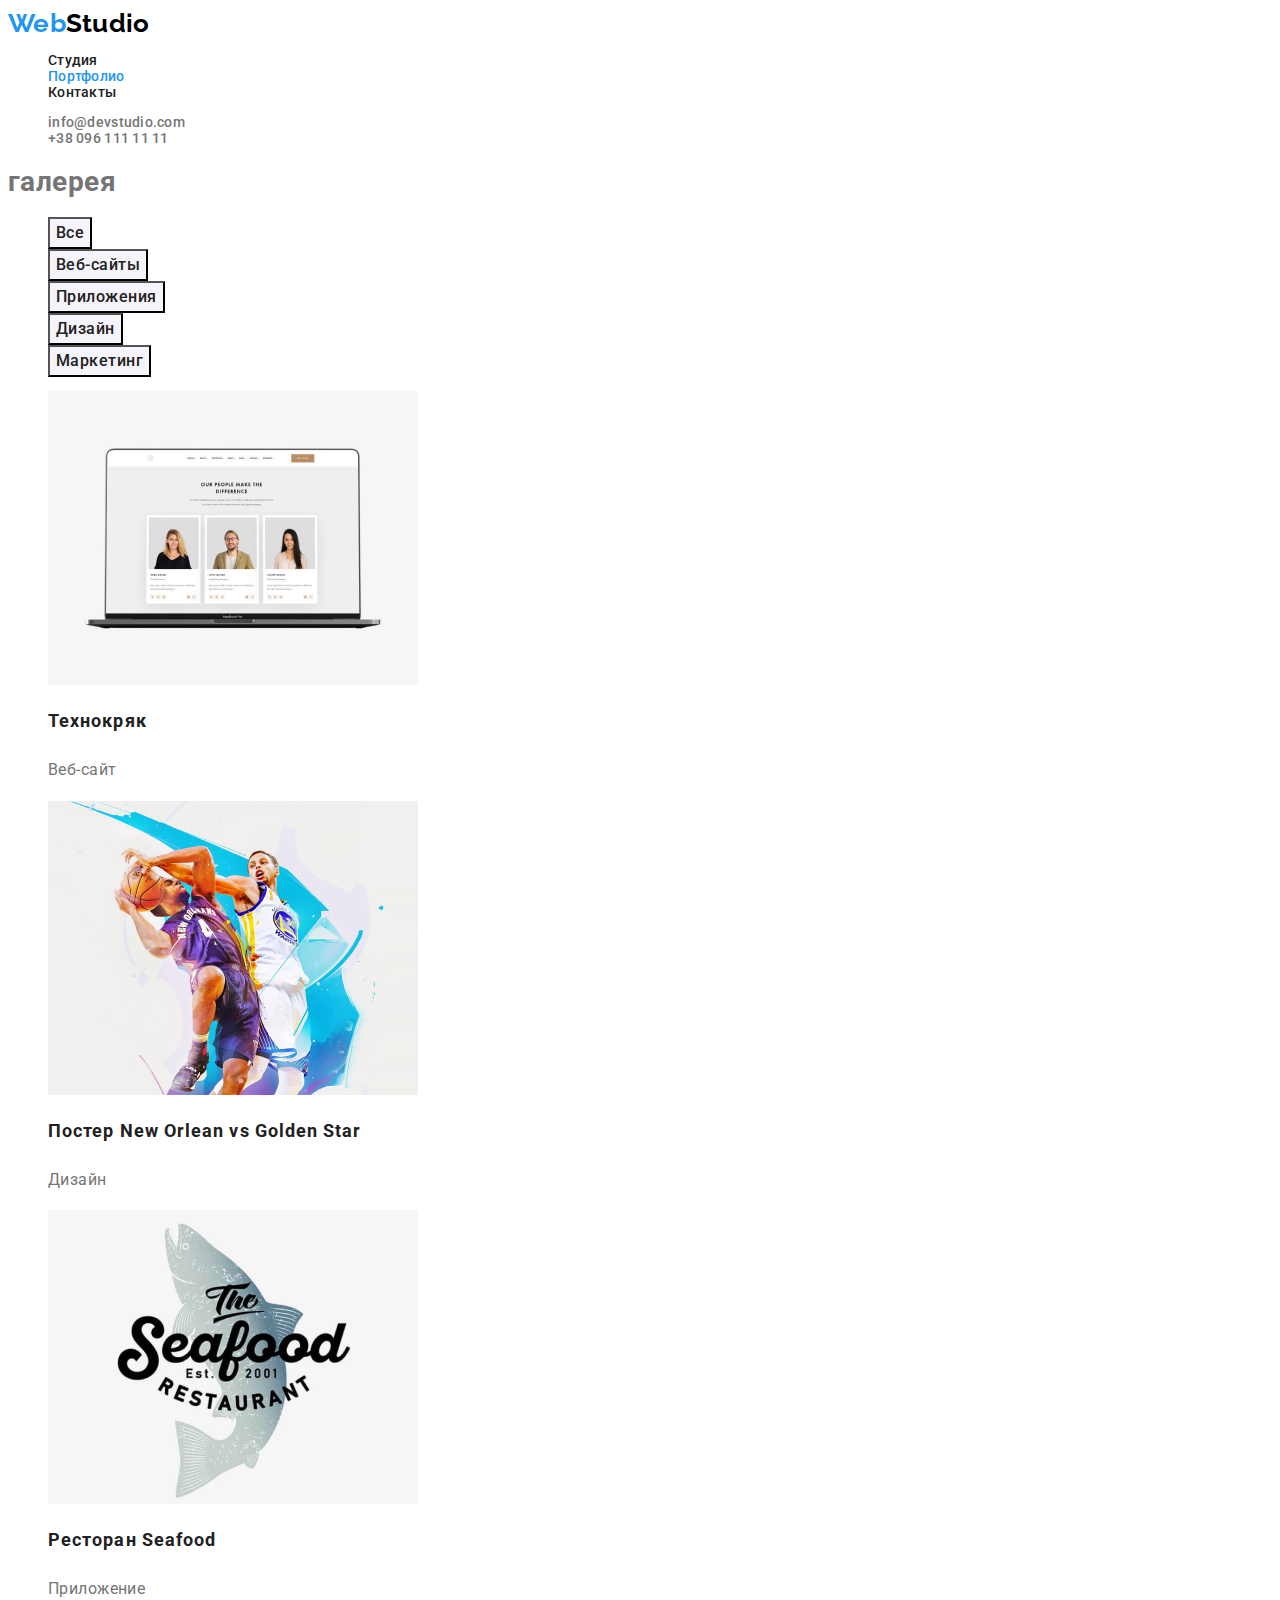
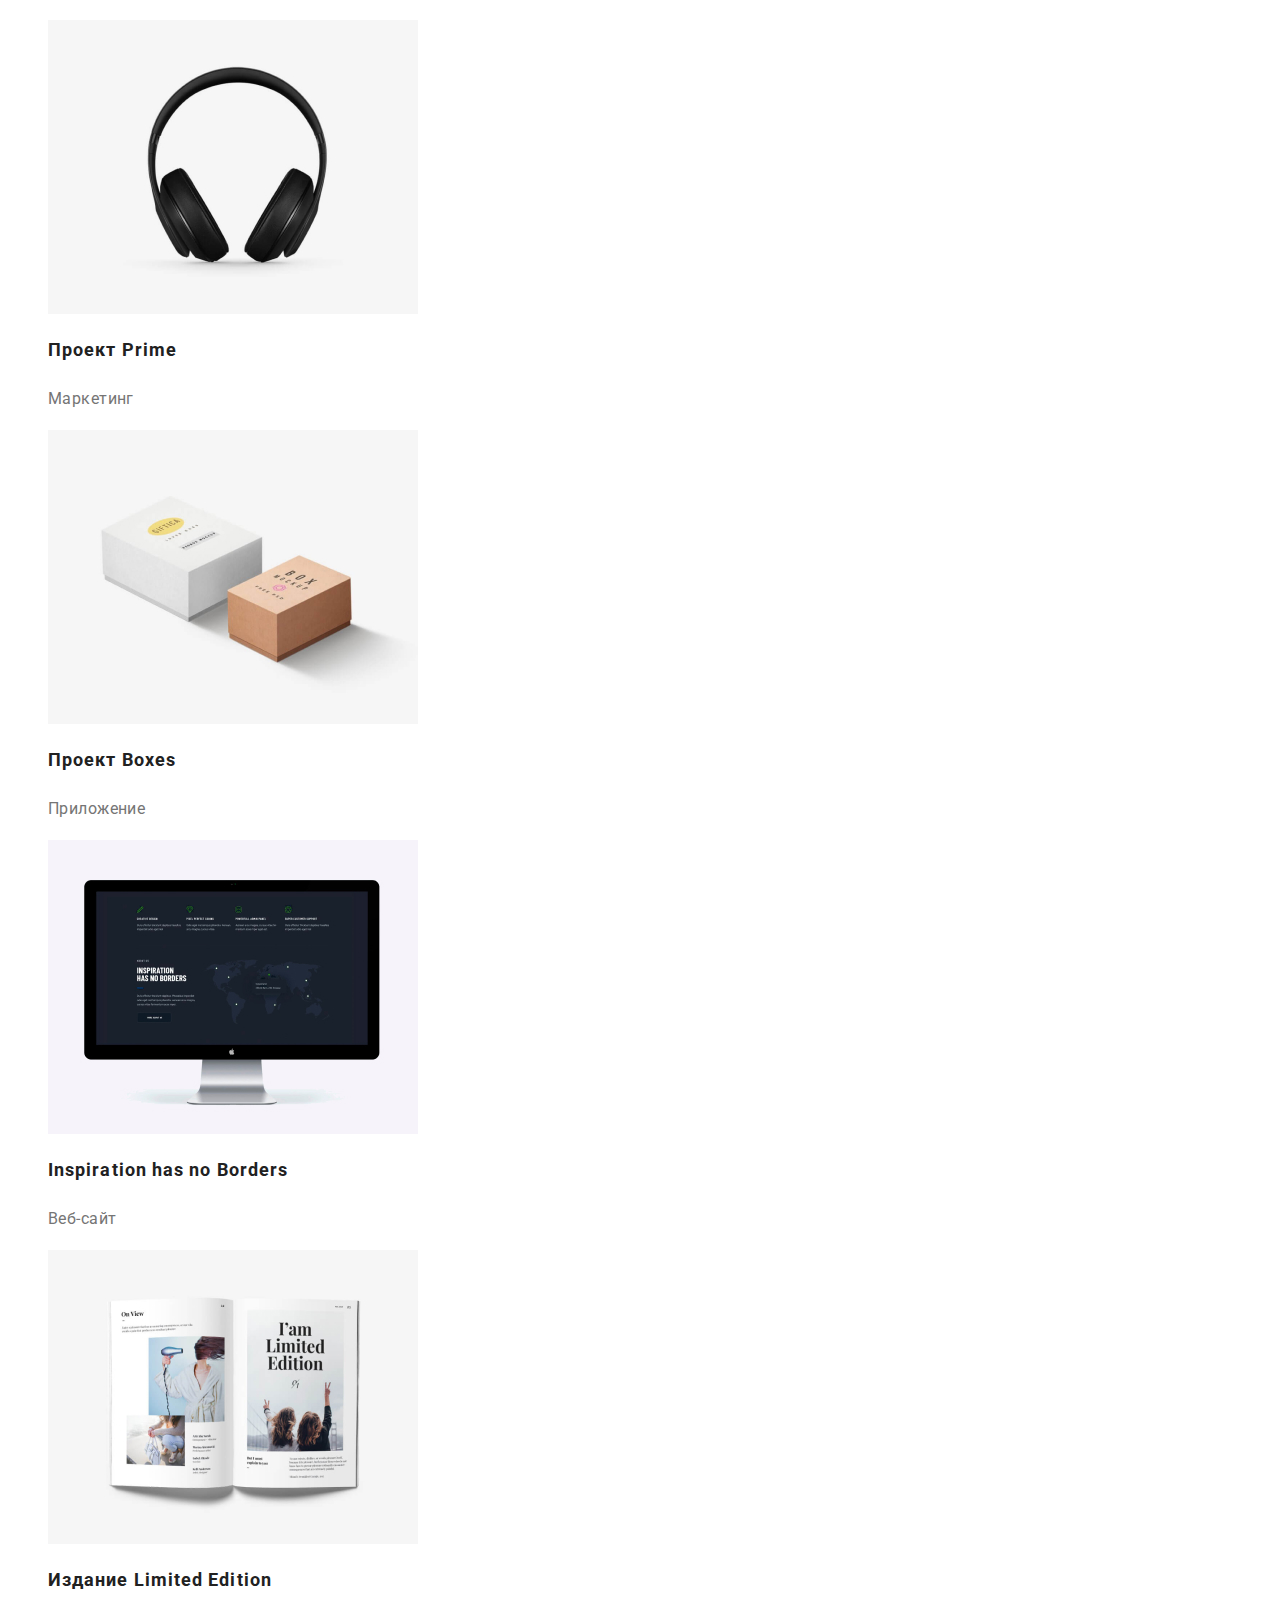
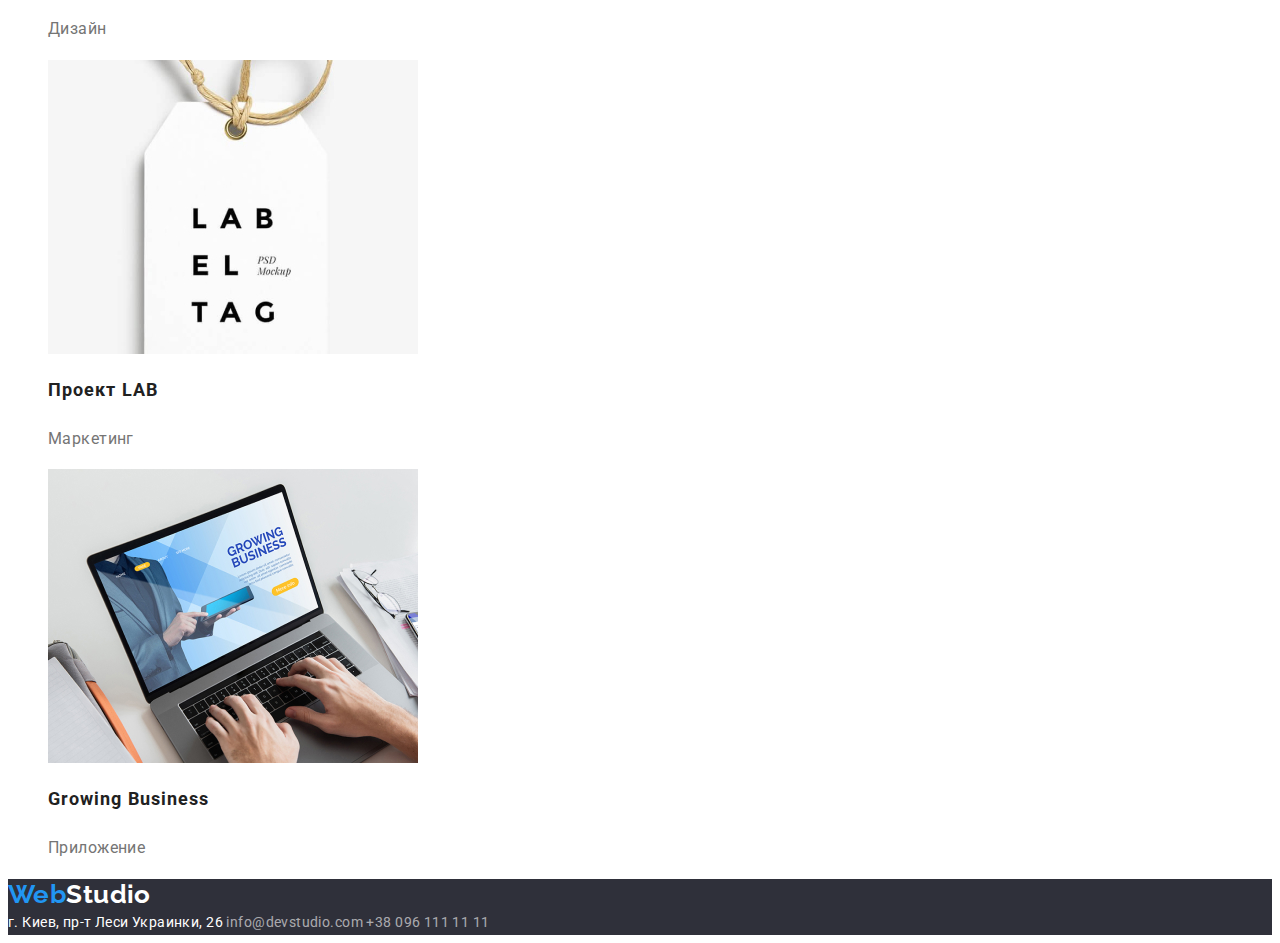
==== portfolio.html @ 877b951f "создание нового репозитория" ====
<!DOCTYPE html>
<html lang="en">
<head>
    <meta charset="UTF-8">
    <meta name="viewport" content="width=device-width, initial-scale=1.0">
    <title>Document</title>
    <link rel="preconnect" href="https://fonts.gstatic.com">
    <link href="https://fonts.googleapis.com/css2?family=Raleway:wght@700&family=Roboto:wght@400;500;700;900&display=swap" rel="stylesheet">
    <link rel="stylesheet" href="./css/styles.css">
</head>
<body class="page">
    <header>
        <nav class="site-nav">
            <a href="./index.html" class="logo"> <span class="main-logo">Web</span>Studio</a>        
             <ul>
                <li><a href="./index.html" class="link">Студия</a></li>
                <li><a href="./portfolio.html" class="link current">Портфолио</a></li>
                <li><a href="" class="link">Контакты</a></li>
             </ul>             
        </nav>        

        <div class="contacts">
            <ul>
                <li><a href="mailto:info@devstudio.com" class="link">info@devstudio.com</a></li>
                <li><a href="tel:+380961111111" class="link">+38 096 111 11 11</a></li>
            </ul>
        </div>       
    </header>
    
    <main>
        <section class="galary">
            <!-- заголовок скроем позже -->
            <h1> галерея</h1>
            <!-- фильтр -->
            <ul>
                <li><button type="button" class="button secondary">Все</button></li>
                <li><button type="button" class="button secondary">Веб-сайты</button></li>
                <li><button type="button" class="button secondary">Приложения</button></li>
                <li><button type="button" class="button secondary">Дизайн</button></li>
                <li><button type="button" class="button secondary">Маркетинг</button></li>
            </ul>

            <!-- собственно примеры работ -->
            <ul>
                <li> 
                    <a href="" class="galary-link">
                        <img src="./img/img21.jpg" alt="фото веб-сайта" width="370">
                        <h2 class="galary-title">Технокряк</h2>
                        <p class="galary-text">Веб-сайт</p> 
                    </a>
                 </li>
                <li>
                    <a href="" class="galary-link">
                        <img src="./img/img22.jpg" alt="фото дизайна" width="370">
                        <h2 class="galary-title">Постер New Orlean vs Golden Star</h2>
                        <p class="galary-text">Дизайн</p>
                    </a>
                </li>
                <li>
                    <a href="" class="galary-link">
                        <img src="./img/img23.jpg" alt="фото логотипа ресторана" width="370">
                        <h2 class="galary-title">Ресторан Seafood</h2>
                        <p class="galary-text">Приложение</p>
                    </a>
                </li>
                <li>
                    <a href="" class="galary-link">
                        <img src="./img/img24.jpg" alt="фото наушники" width="370">
                        <h2 class="galary-title">Проект Prime</h2>
                        <p class="galary-text">Маркетинг</p>
                    </a>
                </li>
                <li>
                    <a href="" class="galary-link">
                        <img src="./img/img25.jpg" alt="фото коробки" width="370">
                        <h2 class="galary-title">Проект Boxes</h2>
                        <p class="galary-text">Приложение</p>
                    </a>
                </li>
                <li>
                    <a href="" class="galary-link">
                        <img src="./img/img26.jpg" alt="фото веб-сайта" width="370">
                        <h2 class="galary-title">Inspiration has no Borders</h2>
                        <p class="galary-text">Веб-сайт</p>
                    </a>
                </li>
                <li>
                    <a href="" class="galary-link">
                        <img src="./img/img27.jpg" alt="фото журнала" width="370">
                        <h2 class="galary-title">Издание Limited Edition</h2>
                        <p class="galary-text">Дизайн</p>
                    </a>
                </li>
                <li>
                    <a href="" class="galary-link">
                        <img src="./img/img28.jpg" alt="фото бирки" width="370">
                        <h2 class="galary-title">Проект LAB</h2>
                        <p class="galary-text">Маркетинг</p>
                    </a>
                </li>
                <li>
                    <a href="" class="galary-link">
                        <img src="./img/img29.jpg" alt="фото ноутбука" width="370">
                        <h2 class="galary-title">Growing Business</h2>
                        <p class="galary-text">Приложение</p>
                    </a>
                </li>
            </ul>

        </section>
    </main>

    <footer class="footer">
        <a href="./index.html" class="logo"><span class="main-logo">Web</span>Studio</a>
        <address>
            г. Киев, пр-т Леси Украинки, 26 
            <a href="mailto:info@devstudio.com" class="link">info@devstudio.com</a>
            <a href="tel:+380961111111" class="link">+38 096 111 11 11</a>            
        </address>
    </footer>
</body>
</html>
---- css/styles.css ----
:root {
    --primary-text-color: #757575;
    --title-text-color: #212121;
    --accent-color: #2196F3;
    --primary-white-color: #ffffff;
    --primary-black-color: #000000;
    --secondary-bg-color: #F5F4FA;
    --bg-color: #2F303A;
}

body {
    background-color: var(--primary-white-color);
    color: var(--primary-text-color);
    font-family: Roboto, sans-serif;
    font-size: 14px;
    font-weight: 400;
    letter-spacing: 0.03em;
}

/* сброс маркеров у ненумерованных списков*/
ul {
    list-style: none;
}

/* стилизация логотипа в хедере*/
.logo {
    color: var(--primary-black-color);
    font-family: Raleway, sans-serif;
    font-weight: 700;
    font-size: 26px;
    line-height: 1.19;
    text-decoration: none;
}

.main-logo {
    color: var(--accent-color);
}

/* стилизация хедера */

header {
    font-weight: 500;
    font-size: 14px;
    line-height: 1.14;
    letter-spacing: 0.02em;
}

.site-nav .link {
    color: var(--title-text-color);
    text-decoration: none;
}

.site-nav .link.current {
    color: var(--accent-color);
}

.contacts .link {
    color: var(--primary-text-color);
    text-decoration: none;
}

.site-nav .link:hover, 
.site-nav .link:focus,
.contacts .link:hover,
.contacts .link:focus {
    color: var(--accent-color);
}

/* стилизация секций блока main */
.work-title, 
.staff-title {
    color: var(--title-text-color);
    font-weight: 700;
    font-size: 36px;
    line-height: 1.17;
    text-align: center;
}

.advantages-title {
    color: var(--title-text-color);
    font-weight: 700;
    font-size: 14px;
    line-height: 1.14px;
    text-transform: uppercase;
}

.advantages-text {
    line-height: 1.71px;
}

.staff {
    background-color: var(--secondary-bg-color);
}

.name {
    color: var(--title-text-color);
    font-weight: 500;
    font-size: 16px;
    line-height: 1.19px;
}

.profession {
    font-size: 16px;
    line-height: 1.19px;
}
/* стилицация героя */
.hero {
    background-color: var(--bg-color);
    letter-spacing: 0.06em;
    text-align: center;
}

.hero .hero-title {
    color: var(--primary-white-color);
    font-weight: 900;
    font-size: 44px;
    line-height: 1.36;
    text-transform: uppercase;
}

/* button */
.button {
    font-size: 16px;
    text-decoration: none;
}

.button.primary {
    color: var(--primary-white-color);
    background-color: var(--accent-color);
    font-weight: 700;
    line-height: 1.87;
    align-items: center;
}

.button.secondary {
    background-color: var(--secondary-bg-color);
    color: var(--title-text-color);
    font-weight: 500;
    line-height: 1.62;
    letter-spacing: 0.03em;
    font-family: inherit;
}

.button.secondary:hover,
.button.secondary:focus {
    background-color: var(--accent-color);
    color: var(--primary-white-color);
}

/* footer */
.footer {
    background-color: var(--bg-color);;
    color: var(--primary-white-color);
    line-height: 1.71;
}

address {
    font-style: normal;
}

.footer .logo {
    color: var(--primary-white-color);
}

.footer .link {
    color: rgba(255, 255, 255, 0.6);
    text-decoration: none;
}

/* стилизация секции galary на стр портфолио */
.galary-title {
    color: var(--title-text-color);
    font-weight: 700;
    font-size: 18px;
    line-height: 2;
    letter-spacing: 0.06em;
}

.galary-text {
    font-size: 16px;
    line-height: 1.87;
}

.galary-link {
    text-decoration: none;
    color: currentColor;
}
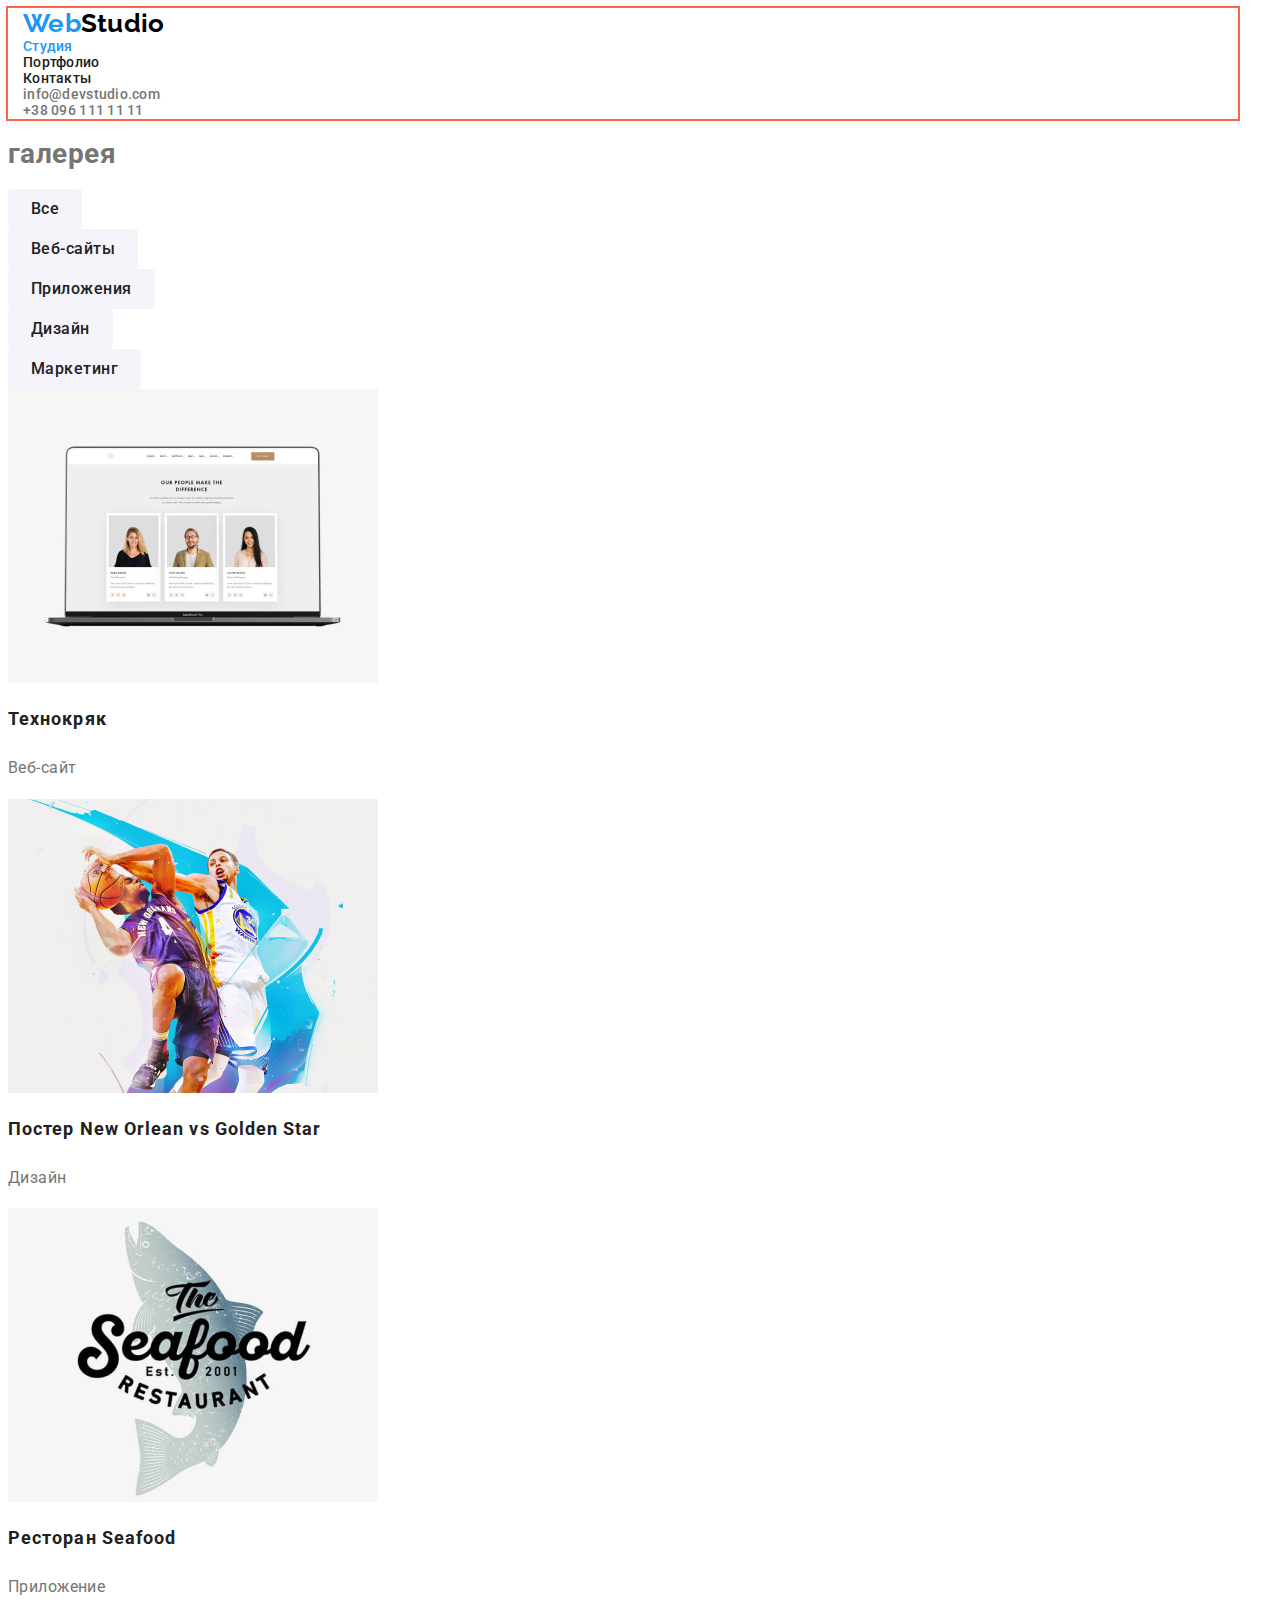
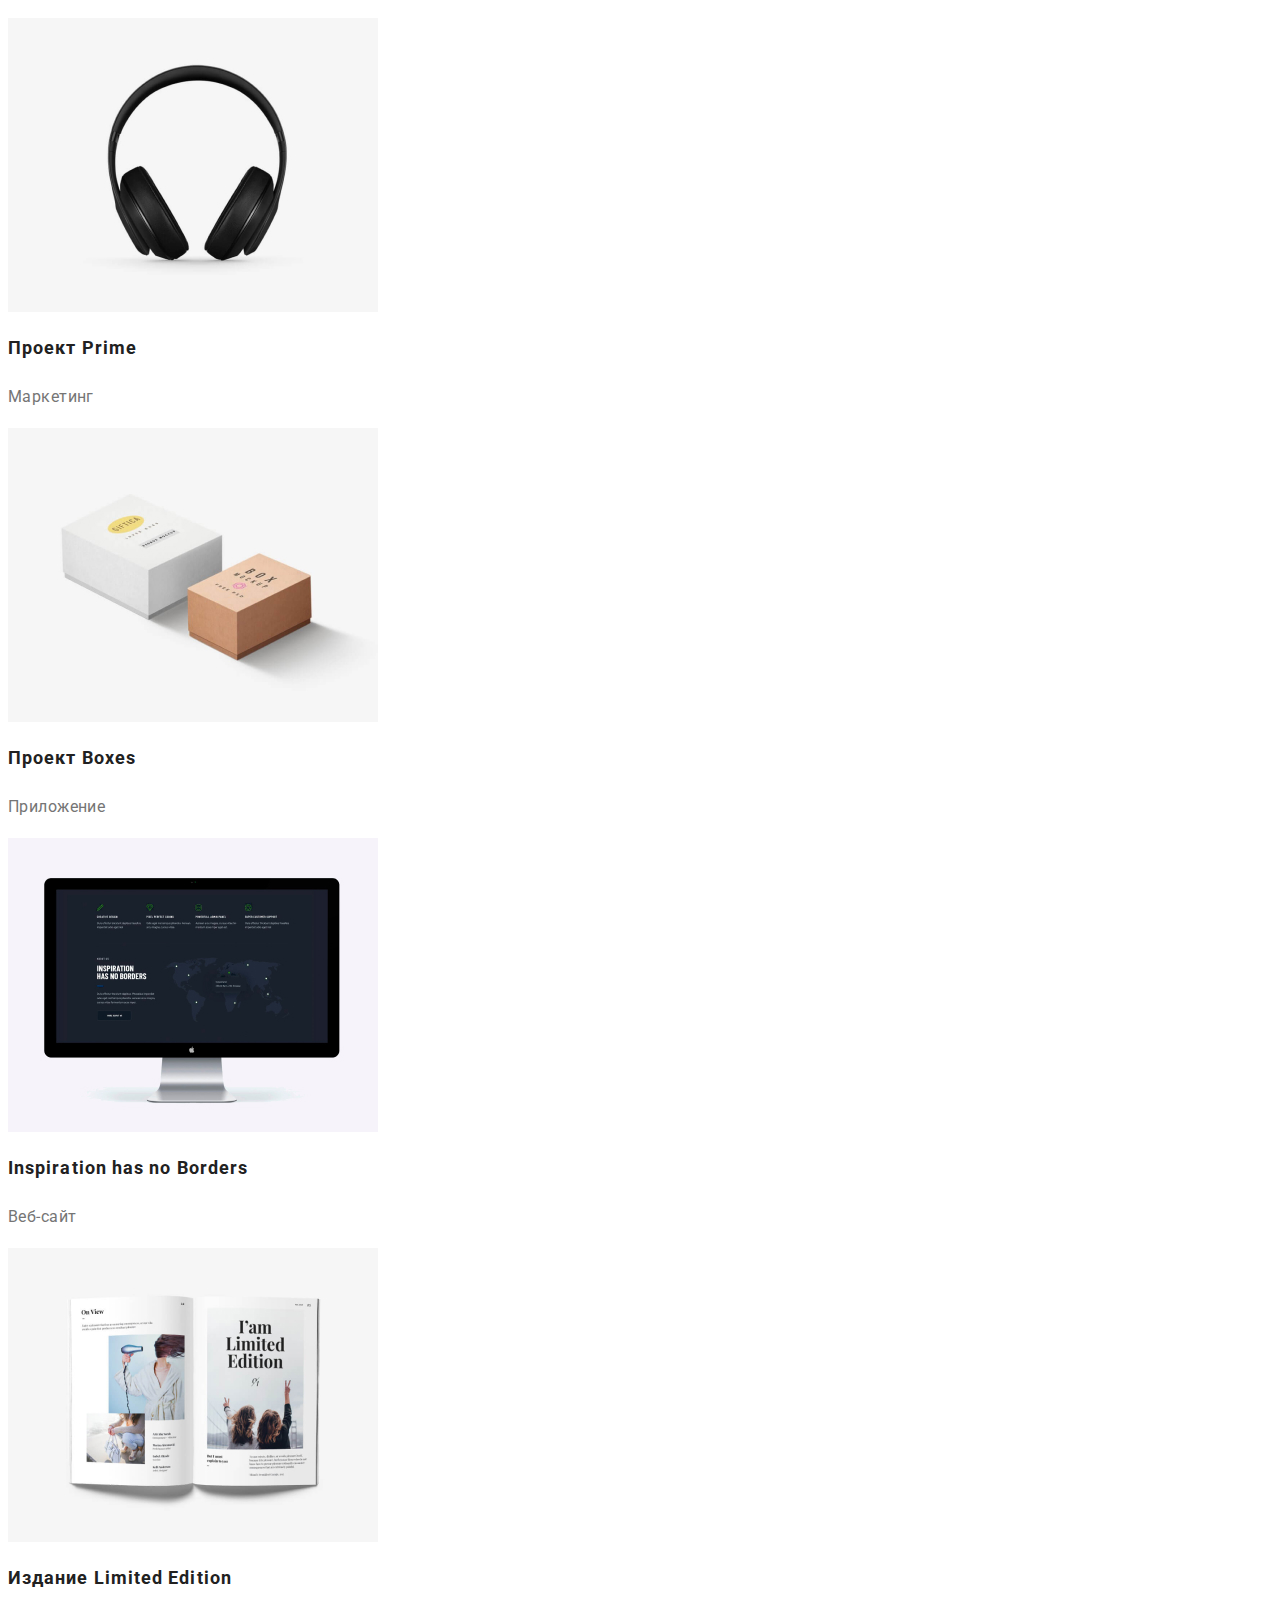
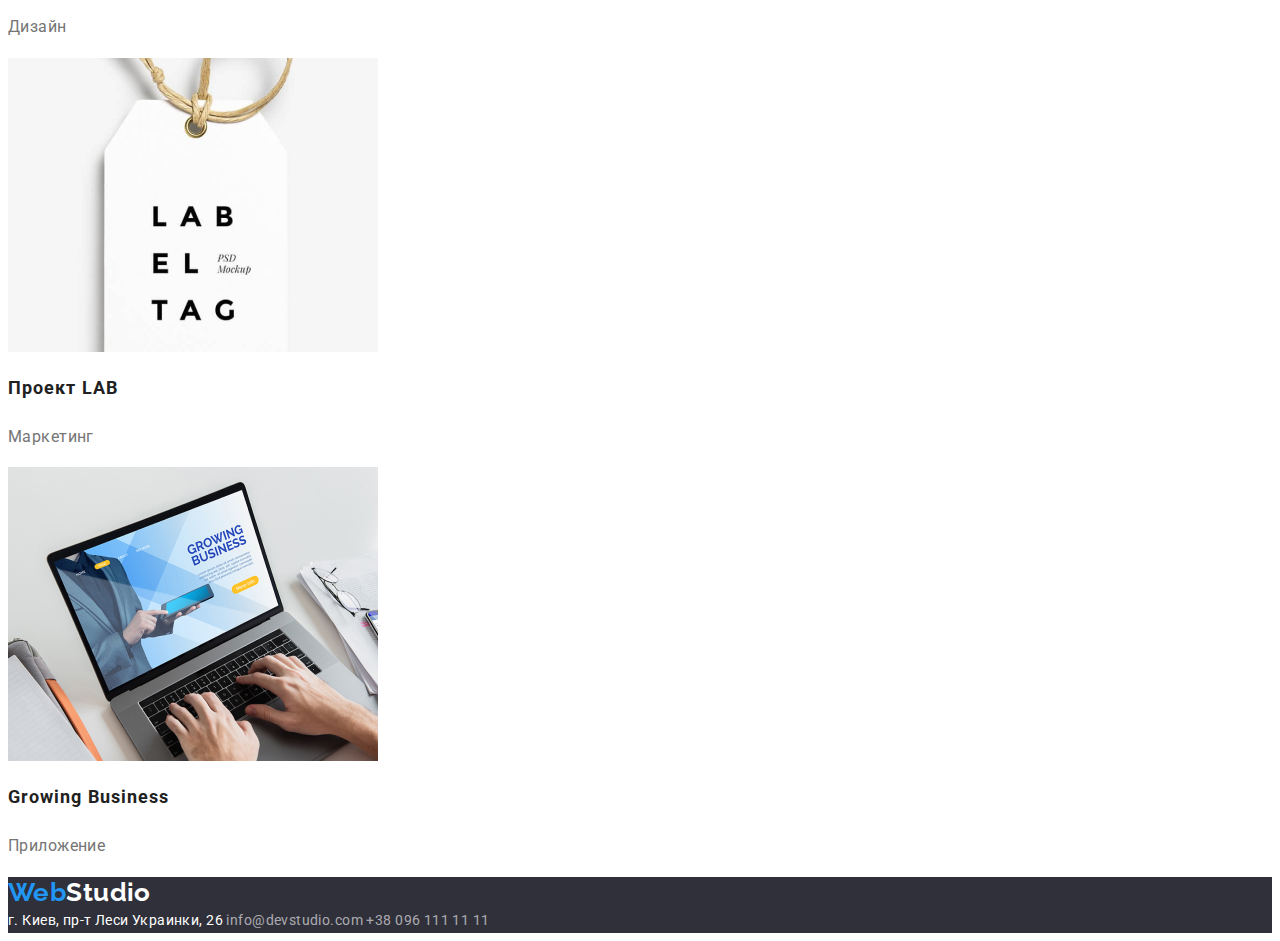
==== commit da3792ab: "по первому видео" ====
--- a/portfolio.html
+++ b/portfolio.html
@@ -6,25 +6,28 @@
     <title>Document</title>
     <link rel="preconnect" href="https://fonts.gstatic.com">
     <link href="https://fonts.googleapis.com/css2?family=Raleway:wght@700&family=Roboto:wght@400;500;700;900&display=swap" rel="stylesheet">
+    <link rel="stylesheet" href="https://cdnjs.cloudflare.com/ajax/libs/modern-normalize/1.0.0/modern-normalize.min.css" integrity="sha512-ISS7cAi1PEhQ8jnbJpJZMd29NlhNj4AWYyLOSp2CE/CsHxTCu+r+t0D2yoJudVrd0/8fTVPUVDzY5Tvli75u/g==" crossorigin="anonymous" />
     <link rel="stylesheet" href="./css/styles.css">
 </head>
 <body class="page">
     <header>
-        <nav class="site-nav">
-            <a href="./index.html" class="logo"> <span class="main-logo">Web</span>Studio</a>        
-             <ul>
-                <li><a href="./index.html" class="link">Студия</a></li>
-                <li><a href="./portfolio.html" class="link current">Портфолио</a></li>
-                <li><a href="" class="link">Контакты</a></li>
-             </ul>             
-        </nav>        
+        <div class="container">
+            <nav class="site-nav">
+                <a href="./index.html" class="logo"><span class="main-logo">Web</span>Studio</a>        
+                <ul>
+                    <li><a href="./index.html" class="link current">Студия</a></li>
+                    <li><a href="./portfolio.html" class="link">Портфолио</a></li>
+                    <li><a href="" class="link">Контакты</a></li>
+                </ul>             
+            </nav>        
 
-        <div class="contacts">
-            <ul>
-                <li><a href="mailto:info@devstudio.com" class="link">info@devstudio.com</a></li>
-                <li><a href="tel:+380961111111" class="link">+38 096 111 11 11</a></li>
-            </ul>
-        </div>       
+            <div class="contacts">
+                <ul>
+                    <li><a href="mailto:info@devstudio.com" class="link">info@devstudio.com</a></li>
+                    <li><a href="tel:+380961111111" class="link">+38 096 111 11 11</a></li>
+                </ul>
+            </div>
+    </div>       
     </header>
     
     <main>
--- a/css/styles.css
+++ b/css/styles.css
@@ -8,6 +8,14 @@
     --bg-color: #2F303A;
 }
 
+/* html {
+    box-sizing: border-box;
+}
+
+*, *::before, *::after {
+    box-sizing: border-box;
+  } */
+
 body {
     background-color: var(--primary-white-color);
     color: var(--primary-text-color);
@@ -20,6 +28,9 @@
 /* сброс маркеров у ненумерованных списков*/
 ul {
     list-style: none;
+
+    margin: 0%;
+    padding: 0%;
 }
 
 /* стилизация логотипа в хедере*/
@@ -74,6 +85,23 @@
     font-size: 36px;
     line-height: 1.17;
     text-align: center;
+
+    margin-top: 0px;
+    margin-bottom: 50px;
+}
+
+.work {
+    margin-bottom: 94px;
+}
+
+.advantages {
+    margin-top: 94px;
+    /* margin-bottom: 94px; */
+}
+
+.advantages-hidden-title {
+    margin-top: 0px;
+    margin-bottom: 0px;
 }
 
 .advantages-title {
@@ -82,14 +110,23 @@
     font-size: 14px;
     line-height: 1.14px;
     text-transform: uppercase;
+
+    margin-top: 0px;
+    margin-bottom: 10px;
 }
 
 .advantages-text {
     line-height: 1.71px;
+
+    margin-top: 0px;
+    margin-bottom: 94px;
 }
 
 .staff {
     background-color: var(--secondary-bg-color);
+
+    padding-top: 94px;
+    padding-bottom: 94px;
 }
 
 .name {
@@ -97,11 +134,17 @@
     font-weight: 500;
     font-size: 16px;
     line-height: 1.19px;
+
+    margin-top: 30px;
+    margin-bottom: 10px;
 }
 
 .profession {
     font-size: 16px;
     line-height: 1.19px;
+
+    margin-top: 0px;
+    margin-bottom: 30px;
 }
 /* стилицация героя */
 .hero {
@@ -116,12 +159,19 @@
     font-size: 44px;
     line-height: 1.36;
     text-transform: uppercase;
+
+    margin-top: 0;
+    margin-bottom: 30px;
+
 }
 
 /* button */
 .button {
     font-size: 16px;
     text-decoration: none;
+
+    border-radius: 4px;
+    border: 1px solid transparent;
 }
 
 .button.primary {
@@ -130,6 +180,11 @@
     font-weight: 700;
     line-height: 1.87;
     align-items: center;
+
+    display: inline-block;
+    padding: 10px 32px;
+    min-width: 200px;
+    text-align: center;
 }
 
 .button.secondary {
@@ -139,6 +194,8 @@
     line-height: 1.62;
     letter-spacing: 0.03em;
     font-family: inherit;
+
+    padding: 6px 22px;
 }
 
 .button.secondary:hover,
@@ -185,3 +242,10 @@
     text-decoration: none;
     color: currentColor;
 }
+
+.container {
+    width: 1200px;
+    padding-left: 15px;
+    padding-right: 15px;
+    outline: 2px solid tomato;
+}    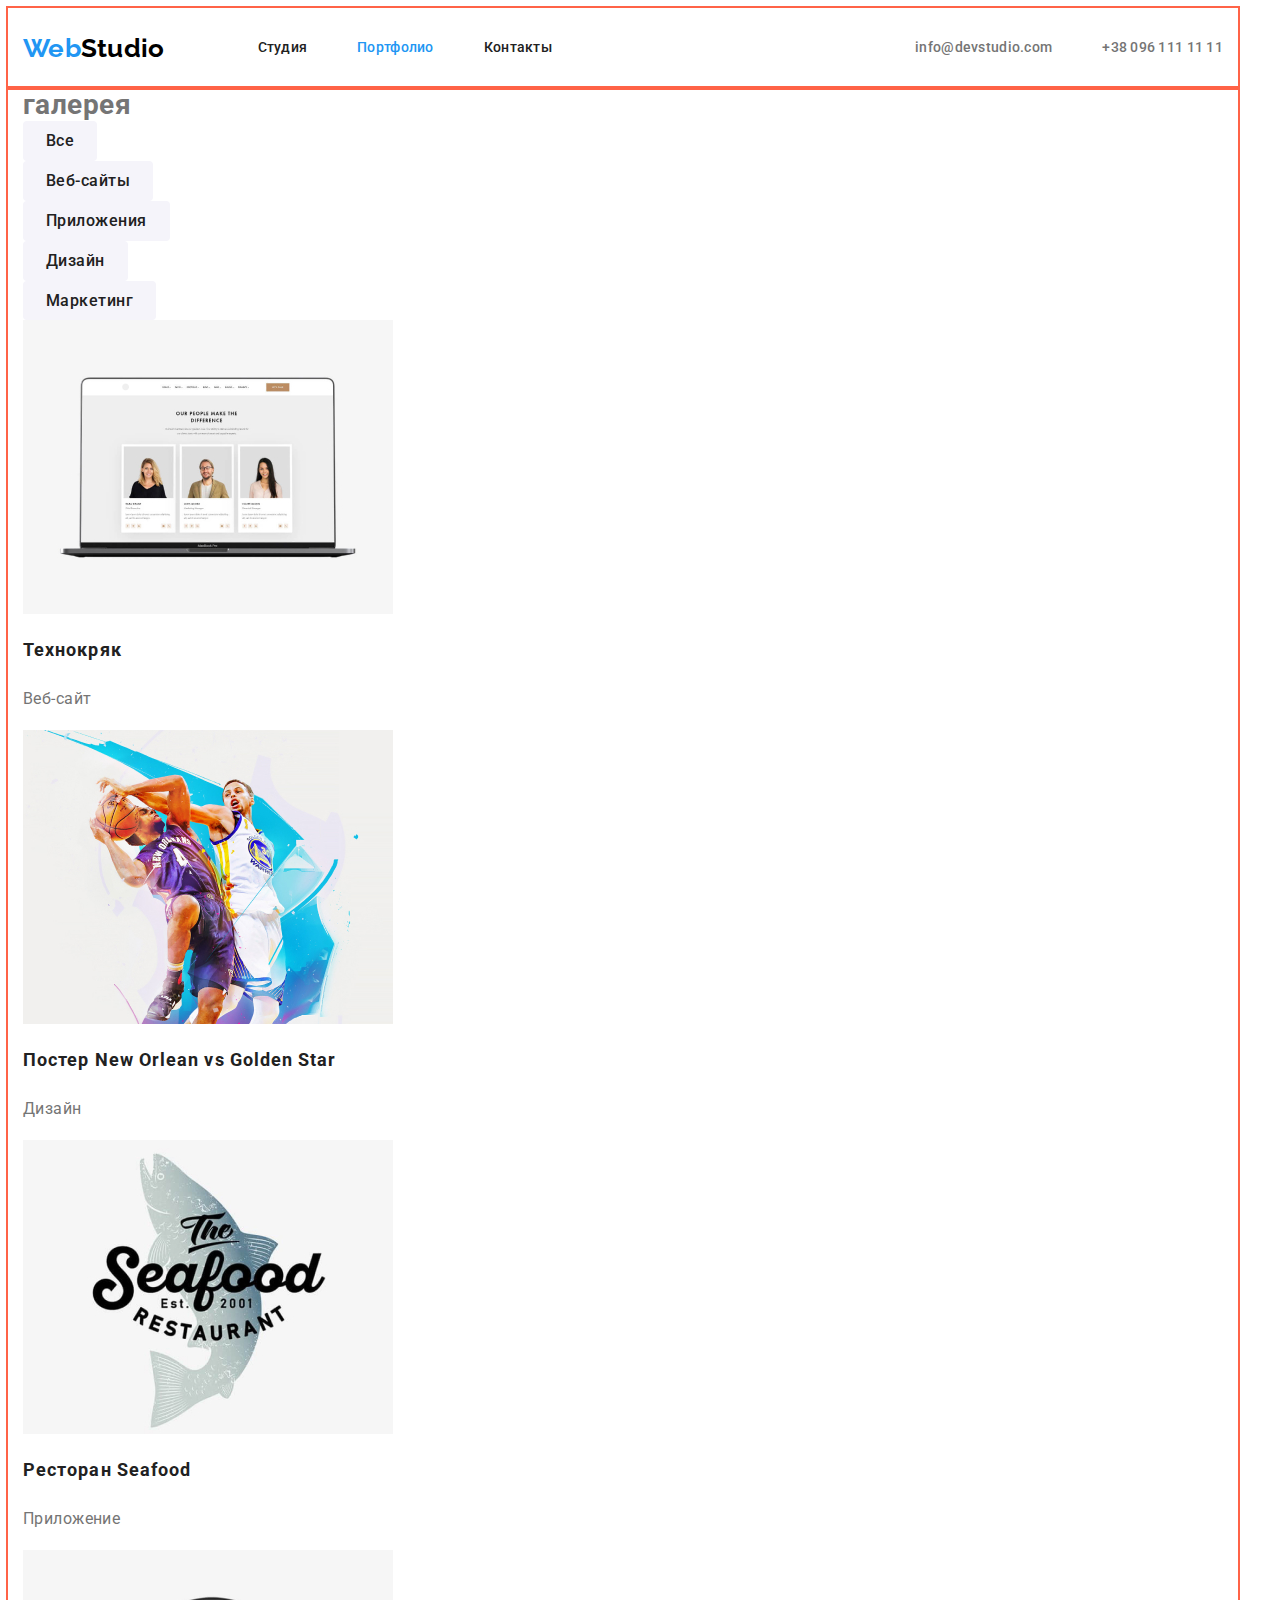
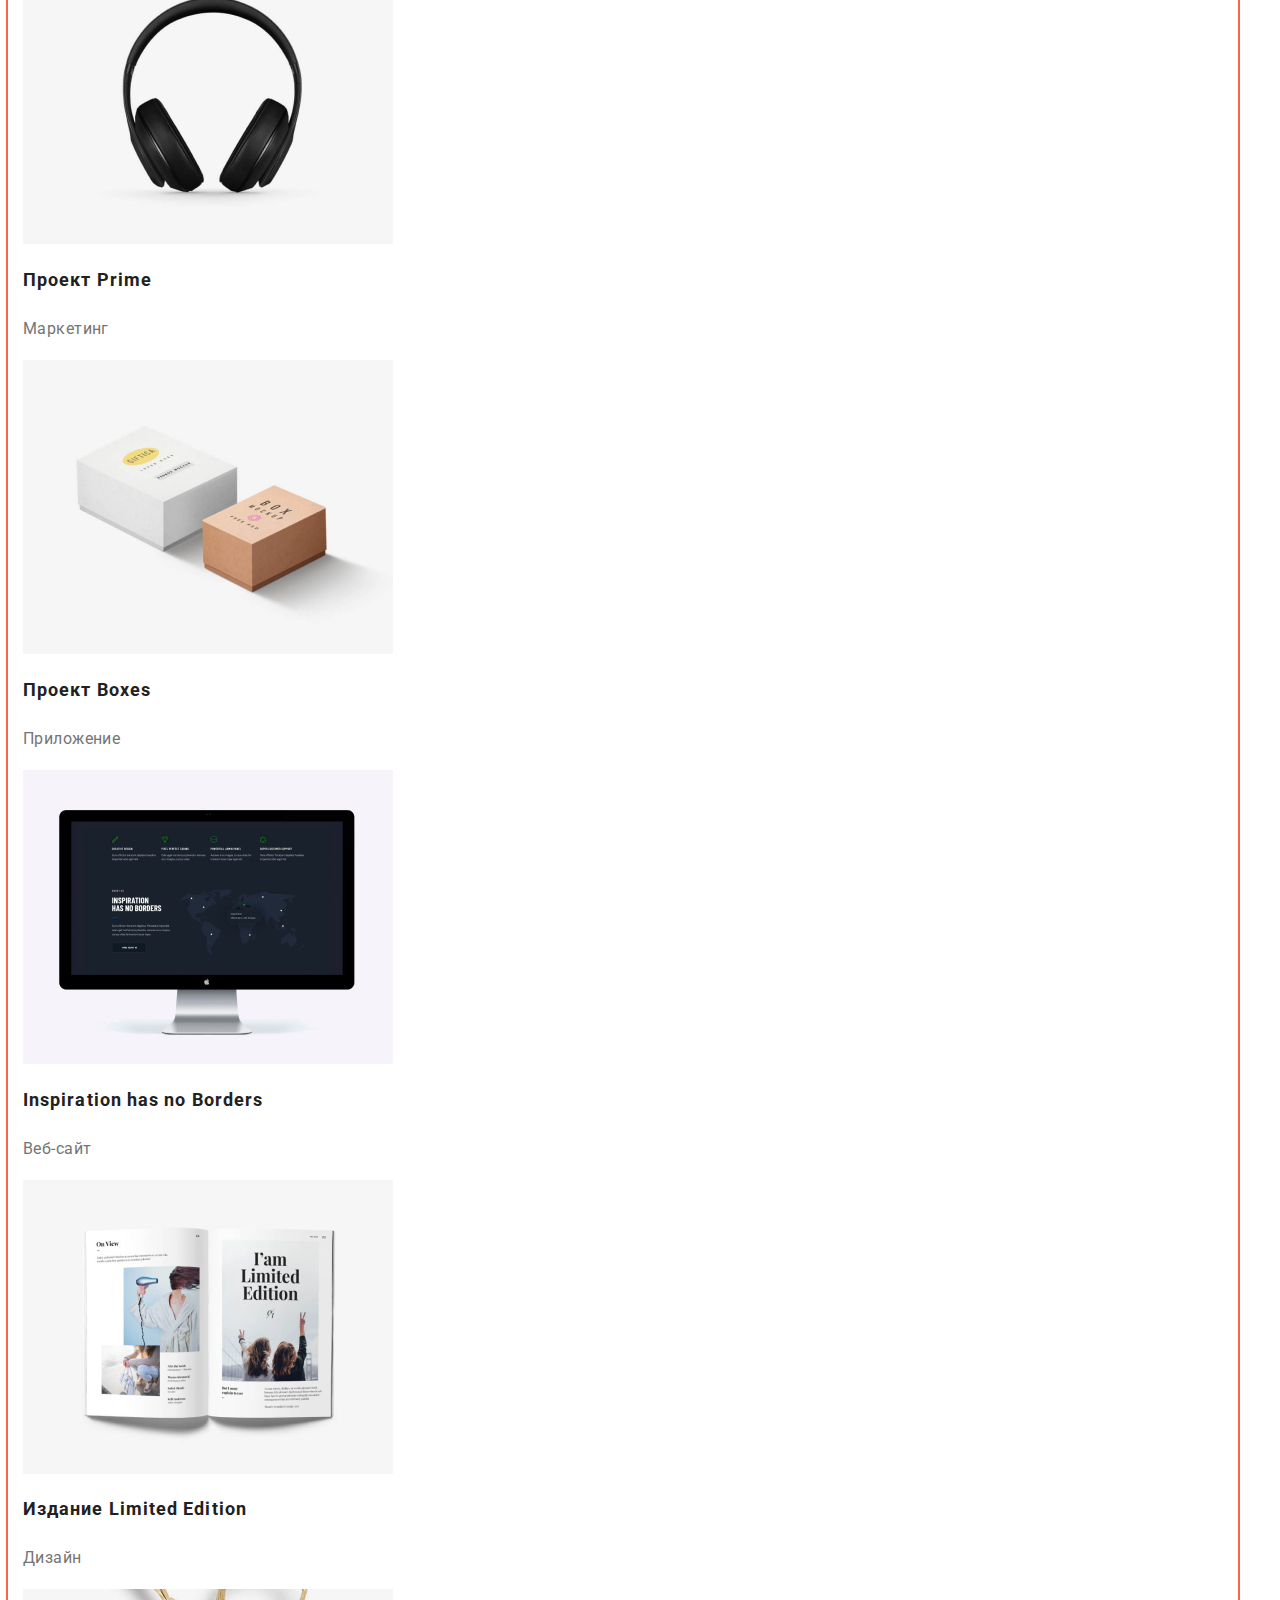
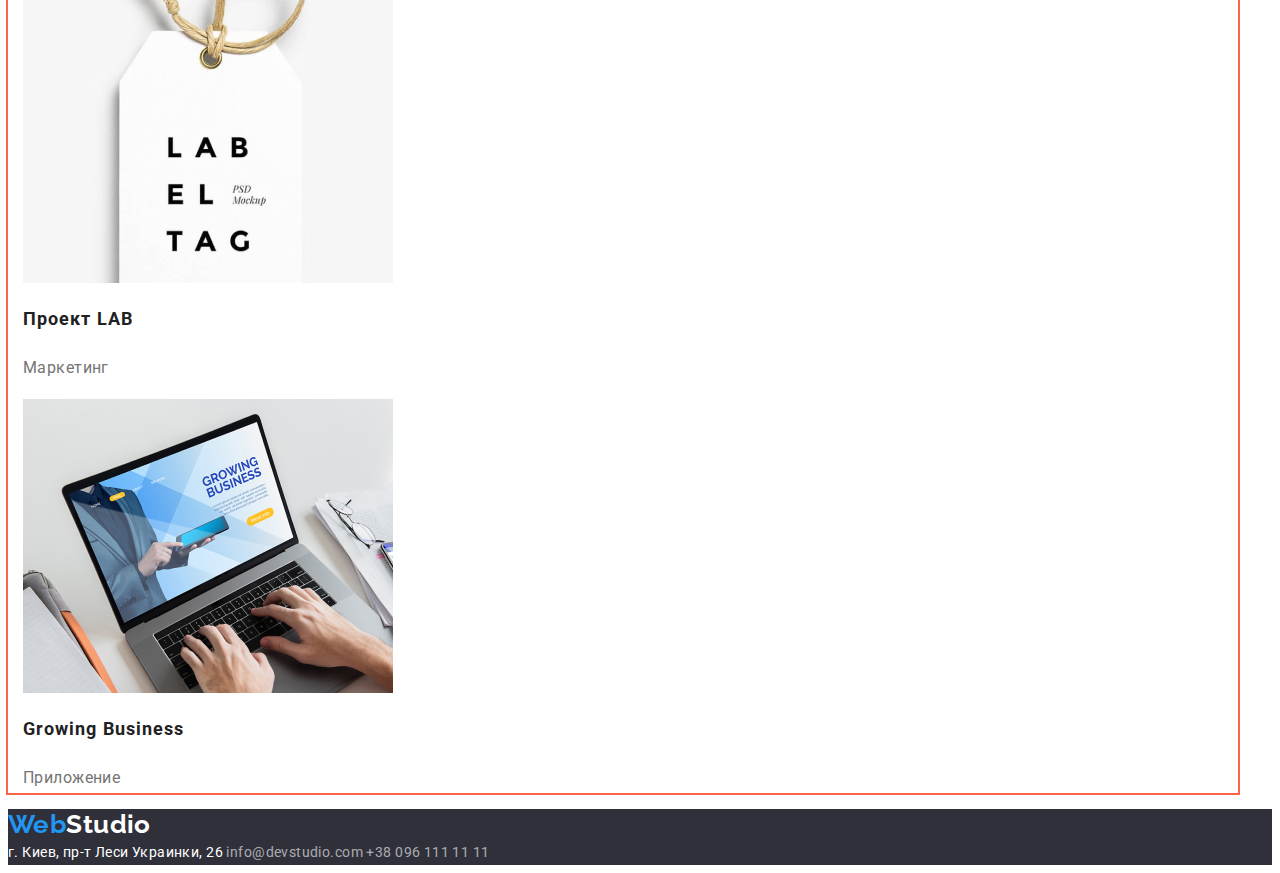
==== commit 22d0fbf0: "вечер вс" ====
--- a/portfolio.html
+++ b/portfolio.html
@@ -11,104 +11,104 @@
 </head>
 <body class="page">
     <header>
-        <div class="container">
-            <nav class="site-nav">
+        <div class="container main-nav">
+            <nav class="nav">
                 <a href="./index.html" class="logo"><span class="main-logo">Web</span>Studio</a>        
-                <ul>
-                    <li><a href="./index.html" class="link current">Студия</a></li>
-                    <li><a href="./portfolio.html" class="link">Портфолио</a></li>
-                    <li><a href="" class="link">Контакты</a></li>
+                <ul class="site-nav">
+                    <li class="item"><a href="./index.html" class="link">Студия</a></li>
+                    <li class="item"><a href="./portfolio.html" class="link current">Портфолио</a></li>
+                    <li class="item"><a href="" class="link">Контакты</a></li>
                 </ul>             
             </nav>        
 
-            <div class="contacts">
-                <ul>
-                    <li><a href="mailto:info@devstudio.com" class="link">info@devstudio.com</a></li>
-                    <li><a href="tel:+380961111111" class="link">+38 096 111 11 11</a></li>
-                </ul>
-            </div>
-    </div>       
+            <ul class="contacts">
+                <li class="item"><a href="mailto:info@devstudio.com" class="link">info@devstudio.com</a></li>
+                <li class="item"><a href="tel:+380961111111" class="link">+38 096 111 11 11</a></li>
+            </ul>
+        </div>       
     </header>
     
     <main>
         <section class="galary">
-            <!-- заголовок скроем позже -->
-            <h1> галерея</h1>
-            <!-- фильтр -->
-            <ul>
-                <li><button type="button" class="button secondary">Все</button></li>
-                <li><button type="button" class="button secondary">Веб-сайты</button></li>
-                <li><button type="button" class="button secondary">Приложения</button></li>
-                <li><button type="button" class="button secondary">Дизайн</button></li>
-                <li><button type="button" class="button secondary">Маркетинг</button></li>
-            </ul>
+            <div class="container">
+                <!-- заголовок скроем позже -->    
+                <h1 class="galary"> галерея</h1>
+                <!-- фильтр -->
+                <ul>
+                    <li><button type="button" class="button secondary">Все</button></li>
+                    <li><button type="button" class="button secondary">Веб-сайты</button></li>
+                    <li><button type="button" class="button secondary">Приложения</button></li>
+                    <li><button type="button" class="button secondary">Дизайн</button></li>
+                    <li><button type="button" class="button secondary">Маркетинг</button></li>
+                </ul>
 
-            <!-- собственно примеры работ -->
-            <ul>
-                <li> 
-                    <a href="" class="galary-link">
-                        <img src="./img/img21.jpg" alt="фото веб-сайта" width="370">
-                        <h2 class="galary-title">Технокряк</h2>
-                        <p class="galary-text">Веб-сайт</p> 
-                    </a>
-                 </li>
-                <li>
-                    <a href="" class="galary-link">
-                        <img src="./img/img22.jpg" alt="фото дизайна" width="370">
-                        <h2 class="galary-title">Постер New Orlean vs Golden Star</h2>
-                        <p class="galary-text">Дизайн</p>
-                    </a>
-                </li>
-                <li>
-                    <a href="" class="galary-link">
-                        <img src="./img/img23.jpg" alt="фото логотипа ресторана" width="370">
-                        <h2 class="galary-title">Ресторан Seafood</h2>
-                        <p class="galary-text">Приложение</p>
-                    </a>
-                </li>
-                <li>
-                    <a href="" class="galary-link">
-                        <img src="./img/img24.jpg" alt="фото наушники" width="370">
-                        <h2 class="galary-title">Проект Prime</h2>
-                        <p class="galary-text">Маркетинг</p>
-                    </a>
-                </li>
-                <li>
-                    <a href="" class="galary-link">
-                        <img src="./img/img25.jpg" alt="фото коробки" width="370">
-                        <h2 class="galary-title">Проект Boxes</h2>
-                        <p class="galary-text">Приложение</p>
-                    </a>
-                </li>
-                <li>
-                    <a href="" class="galary-link">
-                        <img src="./img/img26.jpg" alt="фото веб-сайта" width="370">
-                        <h2 class="galary-title">Inspiration has no Borders</h2>
-                        <p class="galary-text">Веб-сайт</p>
-                    </a>
-                </li>
-                <li>
-                    <a href="" class="galary-link">
-                        <img src="./img/img27.jpg" alt="фото журнала" width="370">
-                        <h2 class="galary-title">Издание Limited Edition</h2>
-                        <p class="galary-text">Дизайн</p>
-                    </a>
-                </li>
-                <li>
-                    <a href="" class="galary-link">
-                        <img src="./img/img28.jpg" alt="фото бирки" width="370">
-                        <h2 class="galary-title">Проект LAB</h2>
-                        <p class="galary-text">Маркетинг</p>
-                    </a>
-                </li>
-                <li>
-                    <a href="" class="galary-link">
-                        <img src="./img/img29.jpg" alt="фото ноутбука" width="370">
-                        <h2 class="galary-title">Growing Business</h2>
-                        <p class="galary-text">Приложение</p>
-                    </a>
-                </li>
-            </ul>
+                <!-- собственно примеры работ -->
+                <ul>
+                    <li> 
+                        <a href="" class="galary-link">
+                            <img src="./img/img21.jpg" alt="фото веб-сайта" width="370">
+                            <h2 class="galary-title">Технокряк</h2>
+                            <p class="galary-text">Веб-сайт</p> 
+                        </a>
+                    </li>
+                    <li>
+                        <a href="" class="galary-link">
+                            <img src="./img/img22.jpg" alt="фото дизайна" width="370">
+                            <h2 class="galary-title">Постер New Orlean vs Golden Star</h2>
+                            <p class="galary-text">Дизайн</p>
+                        </a>
+                    </li>
+                    <li>
+                        <a href="" class="galary-link">
+                            <img src="./img/img23.jpg" alt="фото логотипа ресторана" width="370">
+                            <h2 class="galary-title">Ресторан Seafood</h2>
+                            <p class="galary-text">Приложение</p>
+                        </a>
+                    </li>
+                    <li>
+                        <a href="" class="galary-link">
+                            <img src="./img/img24.jpg" alt="фото наушники" width="370">
+                            <h2 class="galary-title">Проект Prime</h2>
+                            <p class="galary-text">Маркетинг</p>
+                        </a>
+                    </li>
+                    <li>
+                        <a href="" class="galary-link">
+                            <img src="./img/img25.jpg" alt="фото коробки" width="370">
+                            <h2 class="galary-title">Проект Boxes</h2>
+                            <p class="galary-text">Приложение</p>
+                        </a>
+                    </li>
+                    <li>
+                        <a href="" class="galary-link">
+                            <img src="./img/img26.jpg" alt="фото веб-сайта" width="370">
+                            <h2 class="galary-title">Inspiration has no Borders</h2>
+                            <p class="galary-text">Веб-сайт</p>
+                        </a>
+                    </li>
+                    <li>
+                        <a href="" class="galary-link">
+                            <img src="./img/img27.jpg" alt="фото журнала" width="370">
+                            <h2 class="galary-title">Издание Limited Edition</h2>
+                            <p class="galary-text">Дизайн</p>
+                        </a>
+                    </li>
+                    <li>
+                        <a href="" class="galary-link">
+                            <img src="./img/img28.jpg" alt="фото бирки" width="370">
+                            <h2 class="galary-title">Проект LAB</h2>
+                            <p class="galary-text">Маркетинг</p>
+                        </a>
+                    </li>
+                    <li>
+                        <a href="" class="galary-link">
+                            <img src="./img/img29.jpg" alt="фото ноутбука" width="370">
+                            <h2 class="galary-title">Growing Business</h2>
+                            <p class="galary-text">Приложение</p>
+                        </a>
+                    </li>
+                </ul>
+            </div>
 
         </section>
     </main>
--- a/css/styles.css
+++ b/css/styles.css
@@ -56,13 +56,41 @@
     letter-spacing: 0.02em;
 }
 
-.site-nav .link {
-    color: var(--title-text-color);
-    text-decoration: none;
-}
-
-.site-nav .link.current {
+.main-nav {
+    display: flex;
+    align-items: center;
+}
+
+.nav {
+    display: flex;
+    align-items: center;
+}
+
+.site-nav {
+    display: flex;
+    margin-left: 93px;
+}
+
+.site-nav .item:not(:last-child),
+.contacts .item:not(:last-child) {
+    margin-right: 50px;
+}
+.nav .link {
+    color: var(--title-text-color);
+    text-decoration: none;
+
+    display: block;
+    padding-top: 32px;
+    padding-bottom: 32px;
+}
+
+.nav .link.current {
     color: var(--accent-color);
+}
+
+.contacts {
+    display: flex;
+    margin-left: auto;
 }
 
 .contacts .link {
@@ -70,8 +98,8 @@
     text-decoration: none;
 }
 
-.site-nav .link:hover, 
-.site-nav .link:focus,
+.nav .link:hover, 
+.nav .link:focus,
 .contacts .link:hover,
 .contacts .link:focus {
     color: var(--accent-color);
@@ -184,7 +212,7 @@
     display: inline-block;
     padding: 10px 32px;
     min-width: 200px;
-    text-align: center;
+    /* text-align: center; */
 }
 
 .button.secondary {
@@ -202,6 +230,7 @@
 .button.secondary:focus {
     background-color: var(--accent-color);
     color: var(--primary-white-color);
+    
 }
 
 /* footer */
@@ -225,6 +254,12 @@
 }
 
 /* стилизация секции galary на стр портфолио */
+
+.galary {
+    margin-top: 0px;
+    margin-bottom: 0px;
+}
+
 .galary-title {
     color: var(--title-text-color);
     font-weight: 700;
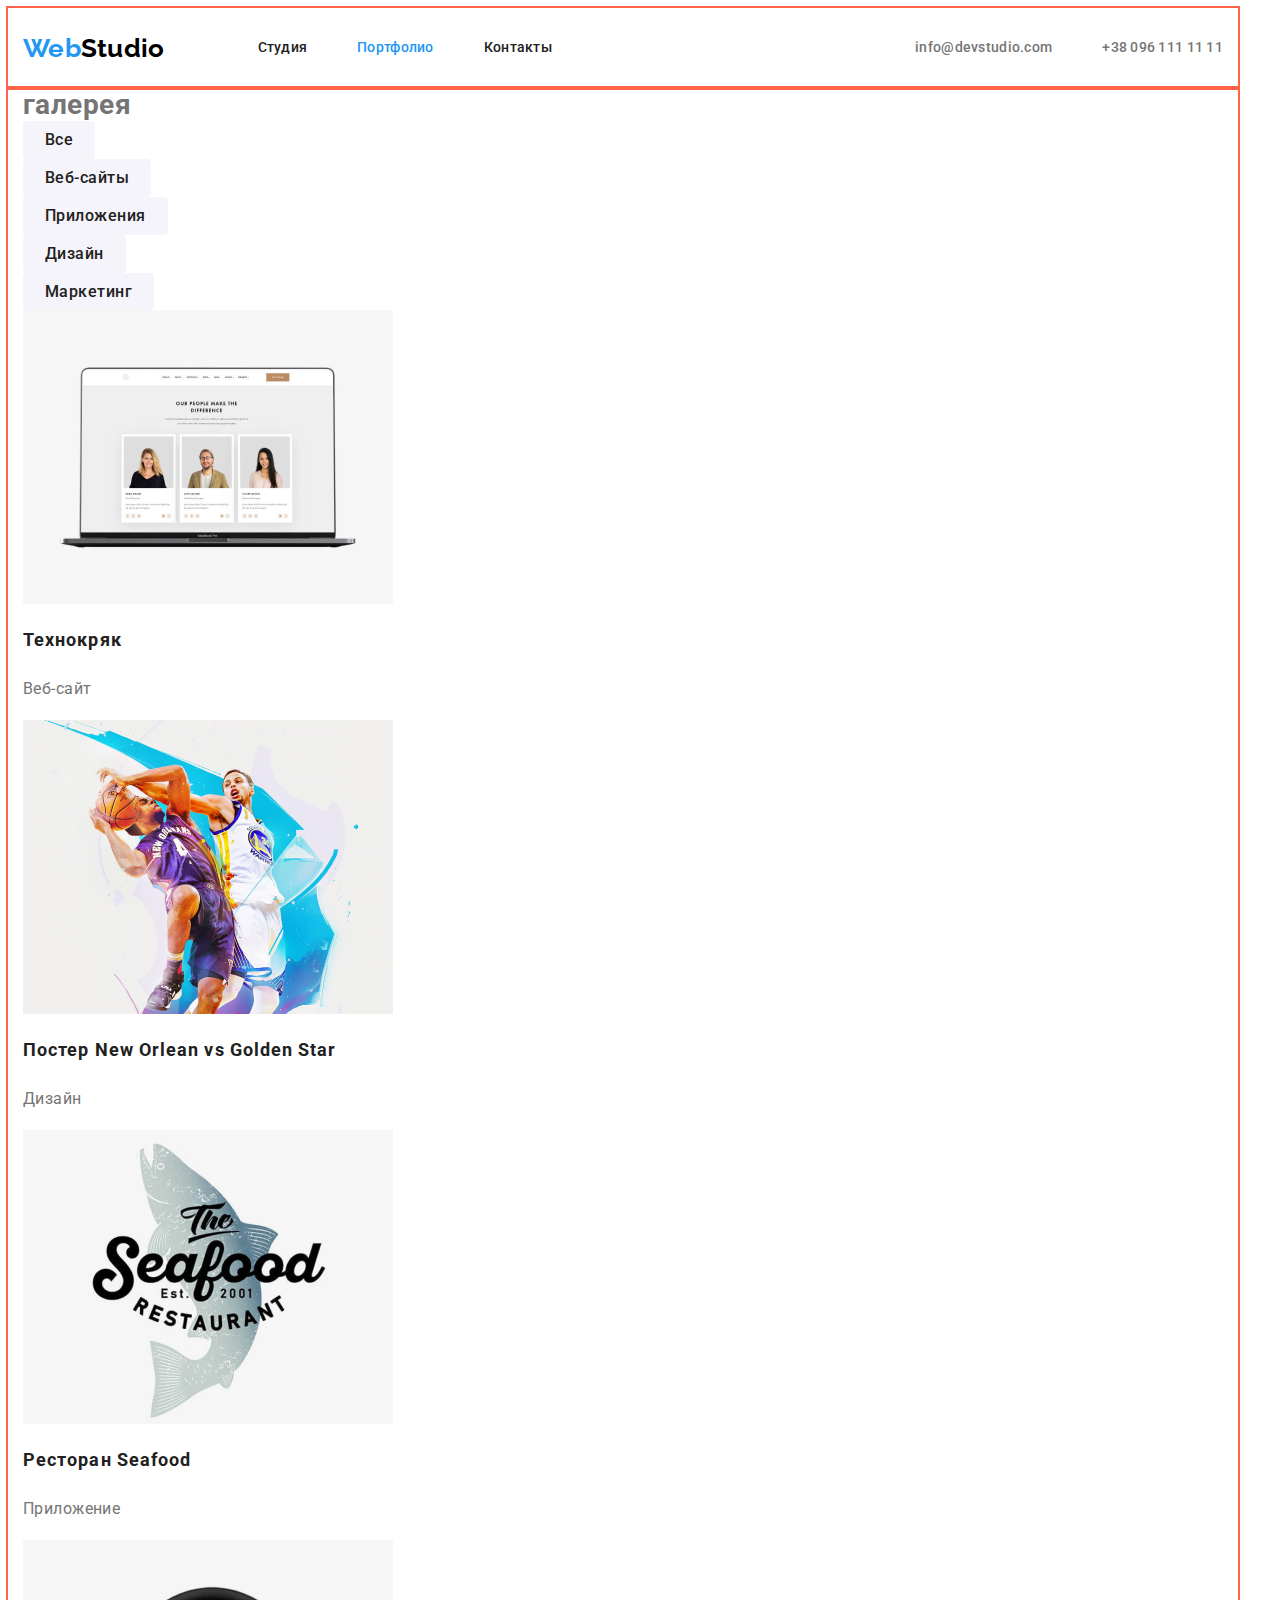
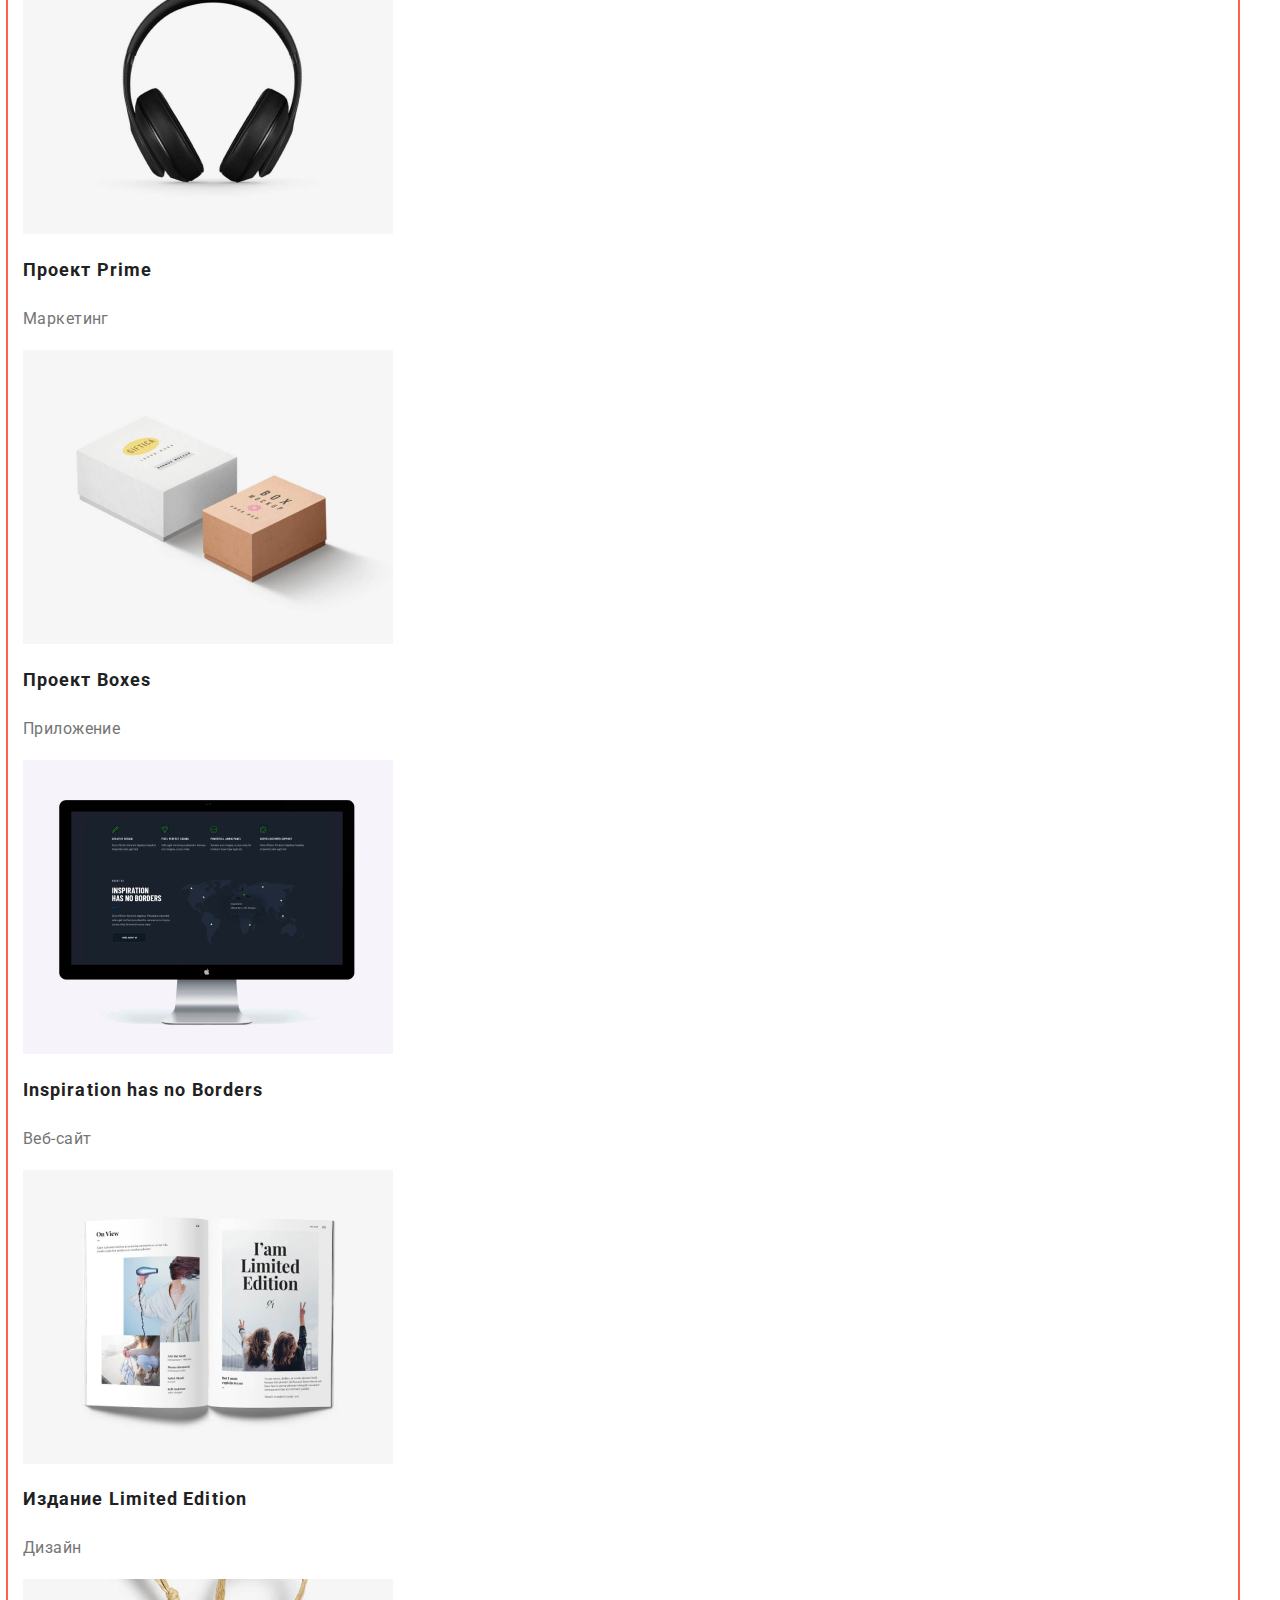
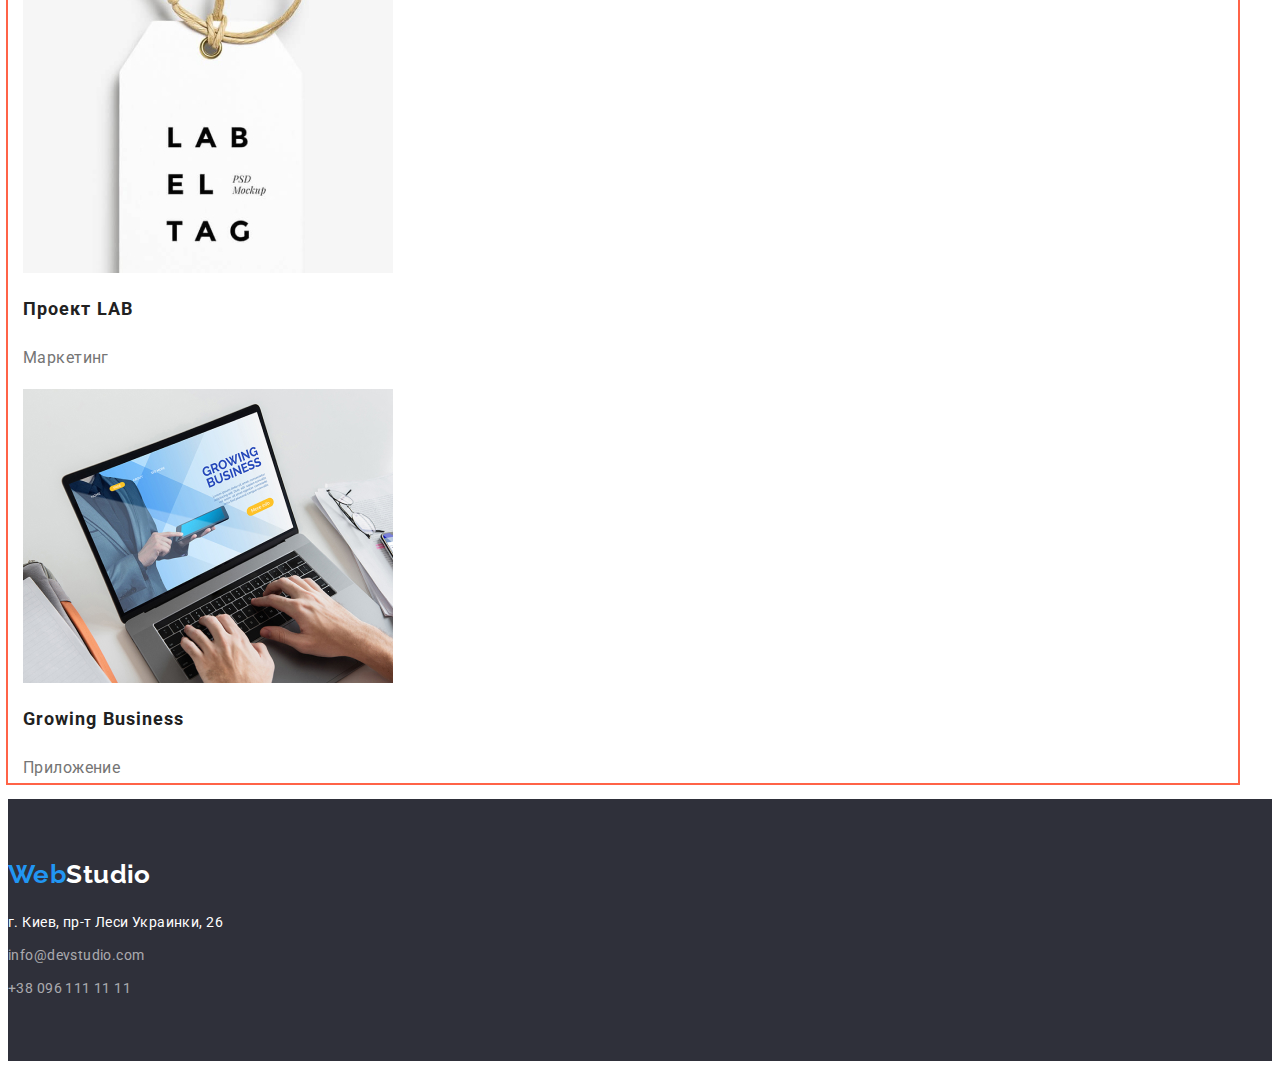
==== commit 32756a93: "вечер пятницы" ====
--- a/portfolio.html
+++ b/portfolio.html
@@ -116,9 +116,9 @@
     <footer class="footer">
         <a href="./index.html" class="logo"><span class="main-logo">Web</span>Studio</a>
         <address>
-            г. Киев, пр-т Леси Украинки, 26 
-            <a href="mailto:info@devstudio.com" class="link">info@devstudio.com</a>
-            <a href="tel:+380961111111" class="link">+38 096 111 11 11</a>            
+            <p class="street">г. Киев, пр-т Леси Украинки, 26 </p>
+            <a href="mailto:info@devstudio.com" class="mail">info@devstudio.com</a>
+            <a href="tel:+380961111111" class="tel">+38 096 111 11 11</a>            
         </address>
     </footer>
 </body>
--- a/css/styles.css
+++ b/css/styles.css
@@ -56,11 +56,7 @@
     letter-spacing: 0.02em;
 }
 
-.main-nav {
-    display: flex;
-    align-items: center;
-}
-
+.main-nav,
 .nav {
     display: flex;
     align-items: center;
@@ -118,43 +114,83 @@
     margin-bottom: 50px;
 }
 
+/* секция преимуществ */
+.advantages-list {
+    display: flex;
+    justify-content: space-between;
+}
+
+.advantages {
+    padding-top: 94px;
+    padding-bottom: 94px; 
+}
+
+.advantages-hidden-title {
+    margin-top: 0px;
+    margin-bottom: 0px;
+}
+
+.advantages-list .item {
+    width: 270px;
+}
+
+/* .advantages-list .item:not(:last-child) {
+    margin-right: 30px;
+} */
+
+.advantages-title {
+    color: var(--title-text-color);
+    font-weight: 700;
+    font-size: 14px;
+    line-height: 1.14;
+    text-transform: uppercase;
+
+    margin-top: 0px;
+    margin-bottom: 10px;
+}
+
+.advantages-text {
+    line-height: 1.71;
+
+    margin-top: 0px;
+    margin-bottom: 0px;
+}
+
+/* чем занимается студия */
 .work {
-    margin-bottom: 94px;
-}
-
-.advantages {
-    margin-top: 94px;
-    /* margin-bottom: 94px; */
-}
-
-.advantages-hidden-title {
-    margin-top: 0px;
-    margin-bottom: 0px;
-}
-
-.advantages-title {
-    color: var(--title-text-color);
-    font-weight: 700;
-    font-size: 14px;
-    line-height: 1.14px;
-    text-transform: uppercase;
-
-    margin-top: 0px;
-    margin-bottom: 10px;
-}
-
-.advantages-text {
-    line-height: 1.71px;
-
-    margin-top: 0px;
-    margin-bottom: 94px;
-}
-
+    padding-bottom: 94px;
+}
+
+.work-list {
+    display:flex;
+    justify-content: space-between;
+}
+
+.work-photo {
+display: block;
+}
+
+/* секция команды */
 .staff {
     background-color: var(--secondary-bg-color);
 
     padding-top: 94px;
     padding-bottom: 94px;
+}
+
+.staff-list {
+    display: flex;
+    justify-content: space-between;
+}
+
+.staff-item {
+    box-shadow: 0px 1px 3px rgba(0, 0, 0, 0.12), 0px 1px 1px rgba(0, 0, 0, 0.14), 0px 2px 1px rgba(0, 0, 0, 0.2);
+    border-radius: 0px 0px 4px 4px;
+    background-color: var(--primary-white-color);
+}
+
+.staff-photo {
+    display: block;
 }
 
 .name {
@@ -165,15 +201,18 @@
 
     margin-top: 30px;
     margin-bottom: 10px;
+    text-align: center;
 }
 
 .profession {
     font-size: 16px;
-    line-height: 1.19px;
+    line-height: 1.19;
 
     margin-top: 0px;
     margin-bottom: 30px;
-}
+    text-align: center;
+}
+
 /* стилицация героя */
 .hero {
     background-color: var(--bg-color);
@@ -181,16 +220,15 @@
     text-align: center;
 }
 
-.hero .hero-title {
+.hero-title {
     color: var(--primary-white-color);
     font-weight: 900;
     font-size: 44px;
     line-height: 1.36;
     text-transform: uppercase;
 
-    margin-top: 0;
+    margin-top: 0px;
     margin-bottom: 30px;
-
 }
 
 /* button */
@@ -199,7 +237,7 @@
     text-decoration: none;
 
     border-radius: 4px;
-    border: 1px solid transparent;
+    /* border: 1px solid transparent; */
 }
 
 .button.primary {
@@ -212,6 +250,7 @@
     display: inline-block;
     padding: 10px 32px;
     min-width: 200px;
+    box-shadow: 0px 4px 4px rgba(0, 0, 0, 0.15);
     /* text-align: center; */
 }
 
@@ -222,15 +261,18 @@
     line-height: 1.62;
     letter-spacing: 0.03em;
     font-family: inherit;
-
+    
     padding: 6px 22px;
+    border-width: 0px;
 }
 
 .button.secondary:hover,
 .button.secondary:focus {
     background-color: var(--accent-color);
     color: var(--primary-white-color);
-    
+    outline: none;
+    text-shadow: 0px 4px 4px rgba(0, 0, 0, 0.25), 0px 4px 4px rgba(0, 0, 0, 0.25);
+    box-shadow: 0px 3px 1px rgba(0, 0, 0, 0.1), 0px 1px 2px rgba(0, 0, 0, 0.08), 0px 2px 2px rgba(0, 0, 0, 0.12);
 }
 
 /* footer */
@@ -238,19 +280,35 @@
     background-color: var(--bg-color);;
     color: var(--primary-white-color);
     line-height: 1.71;
+    padding-top: 60px;
+    padding-bottom: 60px;
 }
 
 address {
     font-style: normal;
+
+    margin-top: 20px;
 }
 
 .footer .logo {
     color: var(--primary-white-color);
 }
 
-.footer .link {
+.street 
+{
+    margin-top: 0px;
+    margin-bottom: 9px;
+}
+.mail,
+.tel {
     color: rgba(255, 255, 255, 0.6);
     text-decoration: none;
+
+    display: block;
+}
+
+.mail {
+    margin-bottom: 9px;
 }
 
 /* стилизация секции galary на стр портфолио */
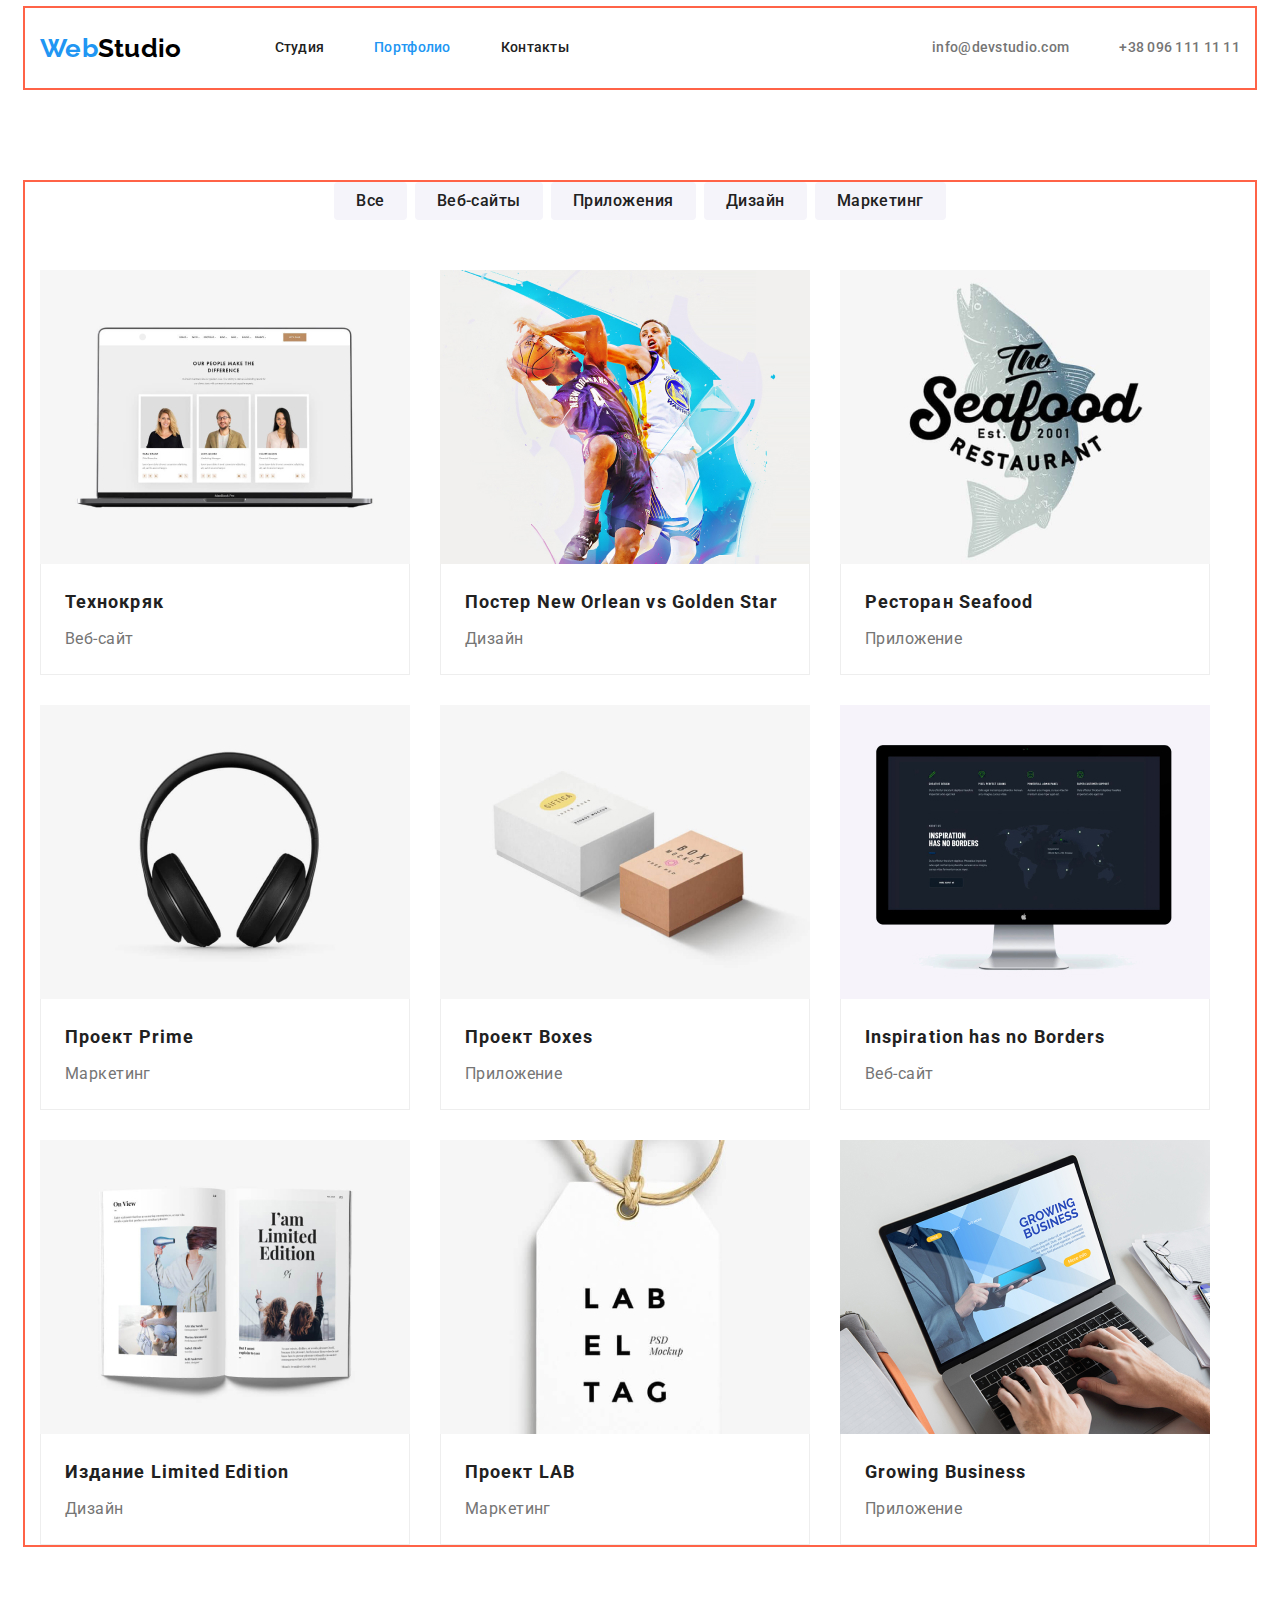
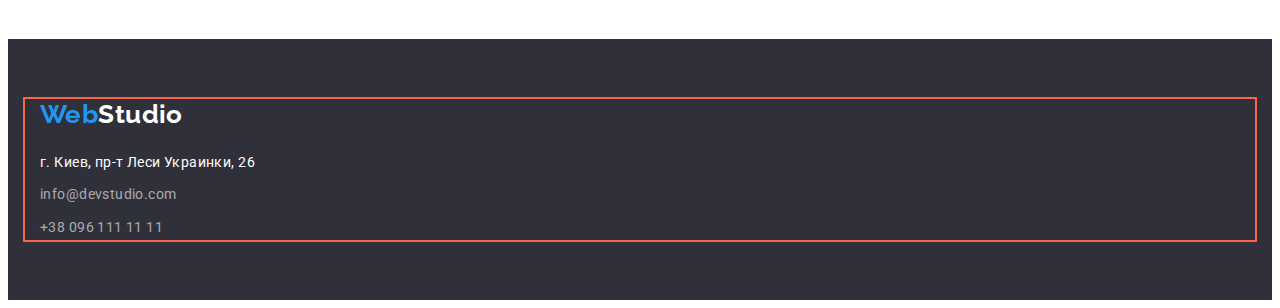
==== commit aeee6d7a: "сб" ====
--- a/portfolio.html
+++ b/portfolio.html
@@ -32,79 +32,99 @@
         <section class="galary">
             <div class="container">
                 <!-- заголовок скроем позже -->    
-                <h1 class="galary"> галерея</h1>
+                <h1 class="visually-hidden"> галерея</h1>
                 <!-- фильтр -->
-                <ul>
-                    <li><button type="button" class="button secondary">Все</button></li>
-                    <li><button type="button" class="button secondary">Веб-сайты</button></li>
-                    <li><button type="button" class="button secondary">Приложения</button></li>
-                    <li><button type="button" class="button secondary">Дизайн</button></li>
-                    <li><button type="button" class="button secondary">Маркетинг</button></li>
+                <ul class="filter">
+                    <li class="filter-item"><button type="button" class="button secondary">Все</button></li>
+                    <li class="filter-item"><button type="button" class="button secondary">Веб-сайты</button></li>
+                    <li class="filter-item"><button type="button" class="button secondary">Приложения</button></li>
+                    <li class="filter-item"><button type="button" class="button secondary">Дизайн</button></li>
+                    <li class="filter-item"><button type="button" class="button secondary">Маркетинг</button></li>
                 </ul>
+            <!-- </div> -->
 
                 <!-- собственно примеры работ -->
-                <ul>
-                    <li> 
+            <!-- <div class="container">     -->
+                <ul class="galary-list">
+                    <li class="card"> 
                         <a href="" class="galary-link">
                             <img src="./img/img21.jpg" alt="фото веб-сайта" width="370">
-                            <h2 class="galary-title">Технокряк</h2>
-                            <p class="galary-text">Веб-сайт</p> 
+                            <div class="card-content">
+                                <h2 class="galary-title">Технокряк</h2>
+                                <p class="galary-text">Веб-сайт</p> 
+                            </div>
                         </a>
                     </li>
-                    <li>
+                    <li class="card">
                         <a href="" class="galary-link">
                             <img src="./img/img22.jpg" alt="фото дизайна" width="370">
-                            <h2 class="galary-title">Постер New Orlean vs Golden Star</h2>
-                            <p class="galary-text">Дизайн</p>
+                            <div class="card-content">
+                                <h2 class="galary-title">Постер New Orlean vs Golden Star</h2>
+                                <p class="galary-text">Дизайн</p>
+                            </div>
+                            </a>
+                    </li>
+                    <li class="card">
+                        <a href="" class="galary-link">
+                            <img src="./img/img23.jpg" alt="фото логотипа ресторана" width="370">
+                            <div class="card-content">
+                                <h2 class="galary-title">Ресторан Seafood</h2>
+                                <p class="galary-text">Приложение</p>
+                            </div>
                         </a>
                     </li>
-                    <li>
+                    <li class="card">
                         <a href="" class="galary-link">
-                            <img src="./img/img23.jpg" alt="фото логотипа ресторана" width="370">
-                            <h2 class="galary-title">Ресторан Seafood</h2>
-                            <p class="galary-text">Приложение</p>
+                            <img src="./img/img24.jpg" alt="фото наушники" width="370">
+                            <div class="card-content">
+                                <h2 class="galary-title">Проект Prime</h2>
+                                <p class="galary-text">Маркетинг</p>
+                            </div>
                         </a>
                     </li>
-                    <li>
+                    <li class="card">
                         <a href="" class="galary-link">
-                            <img src="./img/img24.jpg" alt="фото наушники" width="370">
-                            <h2 class="galary-title">Проект Prime</h2>
-                            <p class="galary-text">Маркетинг</p>
+                            <img src="./img/img25.jpg" alt="фото коробки" width="370">
+                            <div class="card-content">
+                                <h2 class="galary-title">Проект Boxes</h2>
+                                <p class="galary-text">Приложение</p>
+                            </div>
                         </a>
                     </li>
-                    <li>
+                    <li class="card">
                         <a href="" class="galary-link">
-                            <img src="./img/img25.jpg" alt="фото коробки" width="370">
-                            <h2 class="galary-title">Проект Boxes</h2>
-                            <p class="galary-text">Приложение</p>
+                            <img src="./img/img26.jpg" alt="фото веб-сайта" width="370">
+                            <div class="card-content">
+                                <h2 class="galary-title">Inspiration has no Borders</h2>
+                                <p class="galary-text">Веб-сайт</p>
+                            </div>
                         </a>
                     </li>
-                    <li>
+                    <li class="card">
                         <a href="" class="galary-link">
-                            <img src="./img/img26.jpg" alt="фото веб-сайта" width="370">
-                            <h2 class="galary-title">Inspiration has no Borders</h2>
-                            <p class="galary-text">Веб-сайт</p>
+                            <img src="./img/img27.jpg" alt="фото журнала" width="370">
+                            <div class="card-content">
+                                <h2 class="galary-title">Издание Limited Edition</h2>
+                                <p class="galary-text">Дизайн</p>
+                            </div>
                         </a>
                     </li>
-                    <li>
+                    <li class="card">
                         <a href="" class="galary-link">
-                            <img src="./img/img27.jpg" alt="фото журнала" width="370">
-                            <h2 class="galary-title">Издание Limited Edition</h2>
-                            <p class="galary-text">Дизайн</p>
+                            <img src="./img/img28.jpg" alt="фото бирки" width="370">
+                            <div class="card-content">
+                                <h2 class="galary-title">Проект LAB</h2>
+                                <p class="galary-text">Маркетинг</p>
+                            </div>
                         </a>
                     </li>
-                    <li>
-                        <a href="" class="galary-link">
-                            <img src="./img/img28.jpg" alt="фото бирки" width="370">
-                            <h2 class="galary-title">Проект LAB</h2>
-                            <p class="galary-text">Маркетинг</p>
-                        </a>
-                    </li>
-                    <li>
+                    <li class="card">
                         <a href="" class="galary-link">
                             <img src="./img/img29.jpg" alt="фото ноутбука" width="370">
-                            <h2 class="galary-title">Growing Business</h2>
-                            <p class="galary-text">Приложение</p>
+                            <div class="card-content">
+                                <h2 class="galary-title">Growing Business</h2>
+                                <p class="galary-text">Приложение</p>
+                            </div>
                         </a>
                     </li>
                 </ul>
@@ -114,12 +134,14 @@
     </main>
 
     <footer class="footer">
-        <a href="./index.html" class="logo"><span class="main-logo">Web</span>Studio</a>
-        <address>
-            <p class="street">г. Киев, пр-т Леси Украинки, 26 </p>
-            <a href="mailto:info@devstudio.com" class="mail">info@devstudio.com</a>
-            <a href="tel:+380961111111" class="tel">+38 096 111 11 11</a>            
-        </address>
+        <div class="container">
+            <a href="./index.html" class="logo"><span class="main-logo">Web</span>Studio</a>
+            <address>
+                <p class="street">г. Киев, пр-т Леси Украинки, 26 </p> 
+                <a href="mailto:info@devstudio.com" class="mail">info@devstudio.com</a>
+                <a href="tel:+380961111111" class="tel">+38 096 111 11 11</a>            
+            </address>
+        </div>
     </footer>
 </body>
 </html>--- a/css/styles.css
+++ b/css/styles.css
@@ -6,6 +6,7 @@
     --primary-black-color: #000000;
     --secondary-bg-color: #F5F4FA;
     --bg-color: #2F303A;
+    --border-color: #eeeeee;
 }
 
 /* html {
@@ -33,6 +34,25 @@
     padding: 0%;
 }
 
+/* убираем отступы у картинок */
+img {
+    display: block;
+    max-width: 100%;
+    height: auto;
+}
+
+/* делаем невидимой часть */
+.visually-hidden {
+    position: absolute;
+    width: 1px;
+    height: 1px;
+    margin: -1px;
+    border: 0;
+    padding: 0;
+    clip: rect(0 0 0 0);
+    overflow: hidden;
+}
+
 /* стилизация логотипа в хедере*/
 .logo {
     color: var(--primary-black-color);
@@ -125,11 +145,6 @@
     padding-bottom: 94px; 
 }
 
-.advantages-hidden-title {
-    margin-top: 0px;
-    margin-bottom: 0px;
-}
-
 .advantages-list .item {
     width: 270px;
 }
@@ -166,10 +181,6 @@
     justify-content: space-between;
 }
 
-.work-photo {
-display: block;
-}
-
 /* секция команды */
 .staff {
     background-color: var(--secondary-bg-color);
@@ -187,10 +198,6 @@
     box-shadow: 0px 1px 3px rgba(0, 0, 0, 0.12), 0px 1px 1px rgba(0, 0, 0, 0.14), 0px 2px 1px rgba(0, 0, 0, 0.2);
     border-radius: 0px 0px 4px 4px;
     background-color: var(--primary-white-color);
-}
-
-.staff-photo {
-    display: block;
 }
 
 .name {
@@ -314,8 +321,50 @@
 /* стилизация секции galary на стр портфолио */
 
 .galary {
-    margin-top: 0px;
+    padding-top: 94px;
+    padding-bottom: 94px;
+}
+
+.filter {
+    display: flex;
+    justify-content: center;
+    margin-bottom: 50px;
+    /* margin-bottom: 34px; */
+ }
+
+.filter-item {
+    margin-right: 8px;
+    /* margin-bottom: 16px; */
+}
+
+.filter-item:last-child {
+    margin-right: 0px;
+}
+   
+.galary-list {
+    display: flex;
+    flex-wrap: wrap;
+}
+
+.card {
+    /* background-color: var(--primary-white-color); */
+    width: 370px;
+    margin-right: 30px;
+    margin-bottom: 30px;
+}
+
+.card:nth-child(3n) {
+    margin-right: 0px;
+}
+
+.card:nth-last-child(-n+3) {
     margin-bottom: 0px;
+}
+
+.card-content {
+    border: 1px solid var(--border-color);
+    border-top: none;
+    padding: 20px 24px;
 }
 
 .galary-title {
@@ -324,11 +373,16 @@
     font-size: 18px;
     line-height: 2;
     letter-spacing: 0.06em;
+
+    margin-top: 0px;
+    margin-bottom: 4px;
 }
 
 .galary-text {
     font-size: 16px;
     line-height: 1.87;
+    margin-top: 0px;
+    margin-bottom: 0px;
 }
 
 .galary-link {
@@ -340,5 +394,7 @@
     width: 1200px;
     padding-left: 15px;
     padding-right: 15px;
+    margin-left: auto;
+    margin-right: auto;
     outline: 2px solid tomato;
 }    